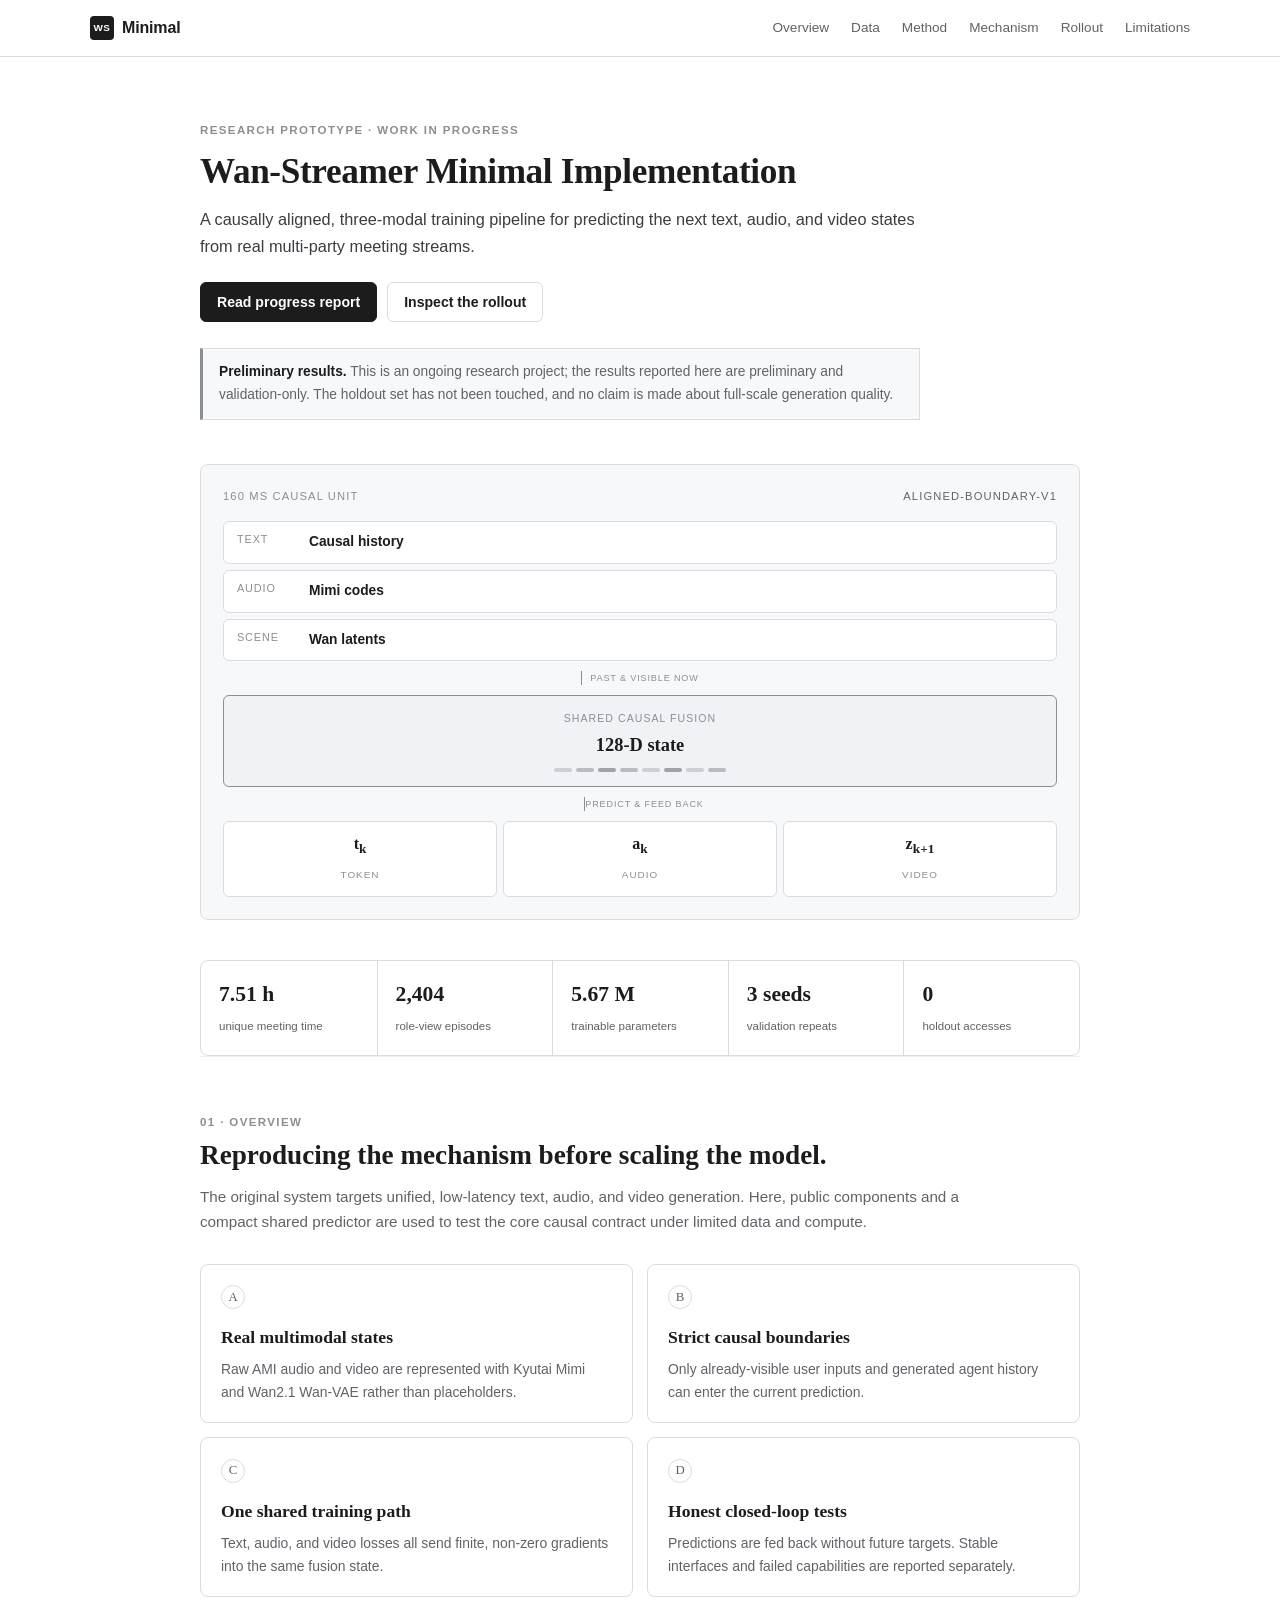
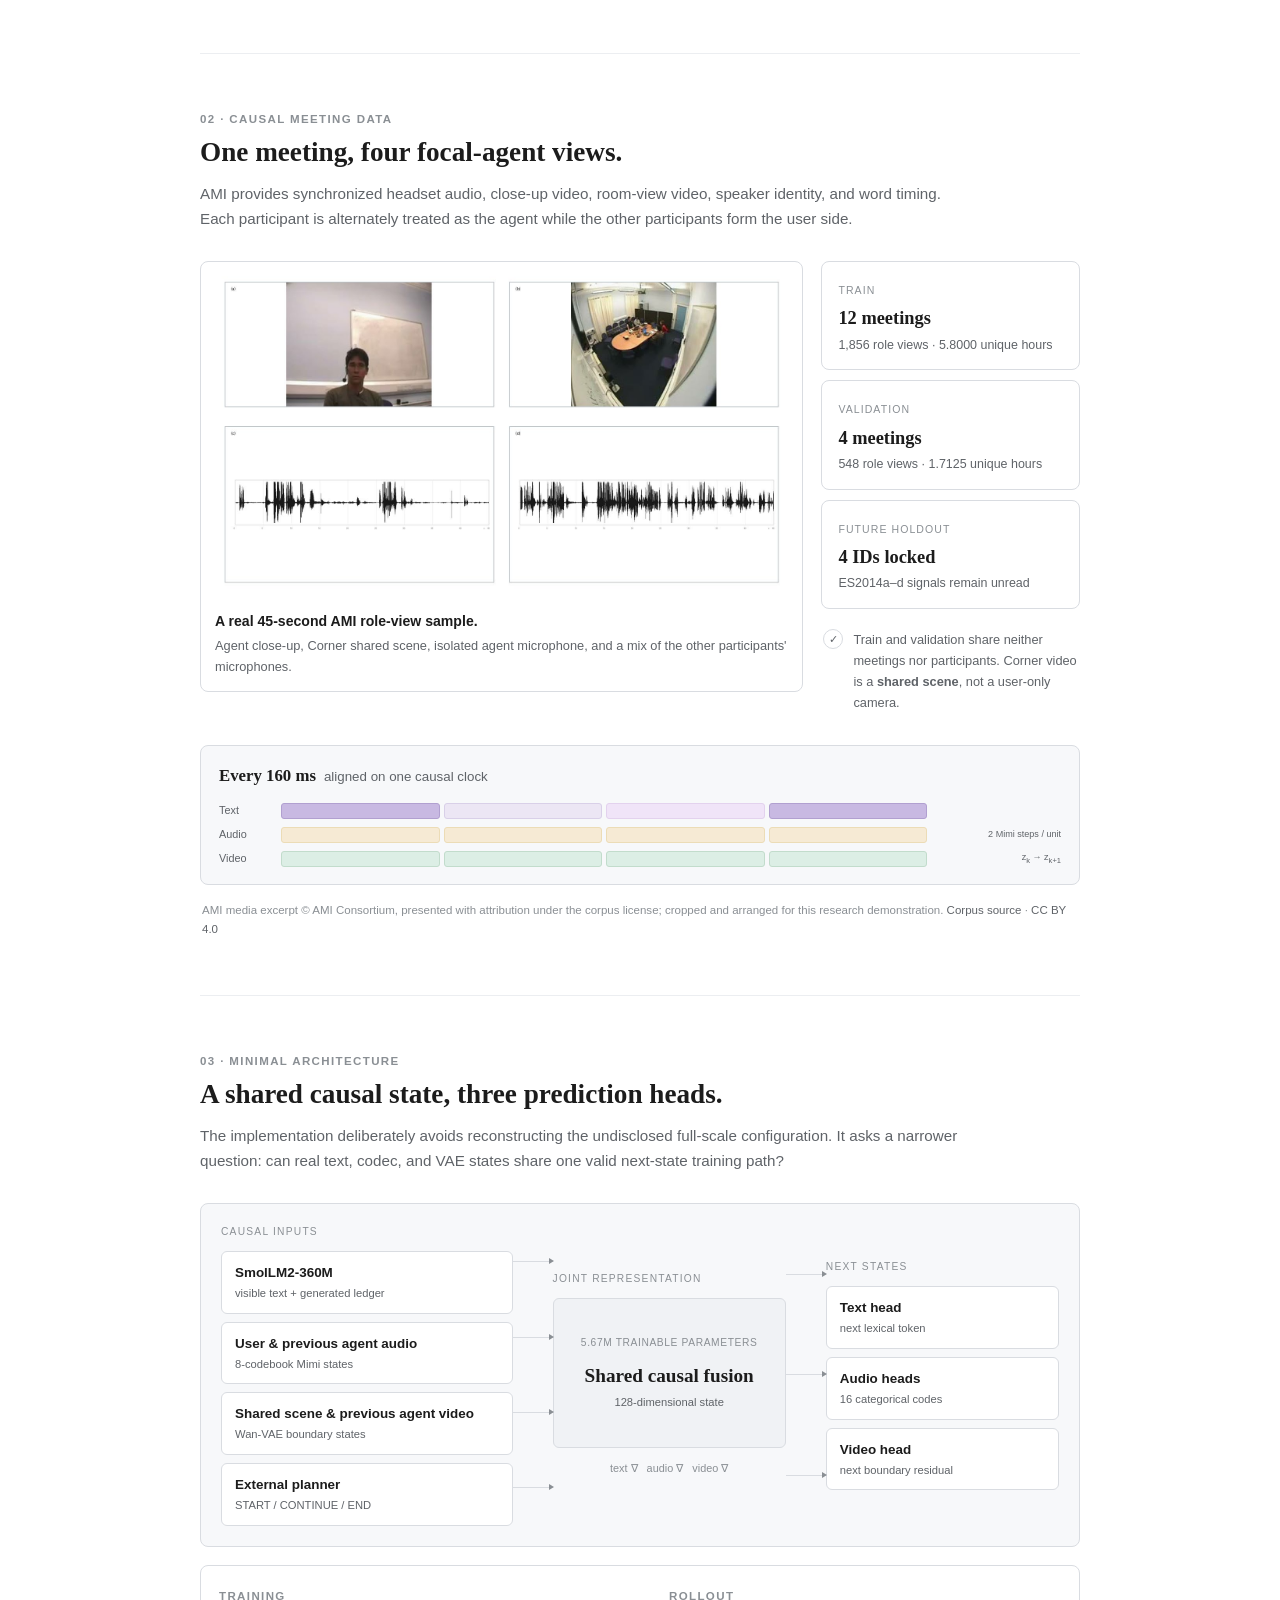
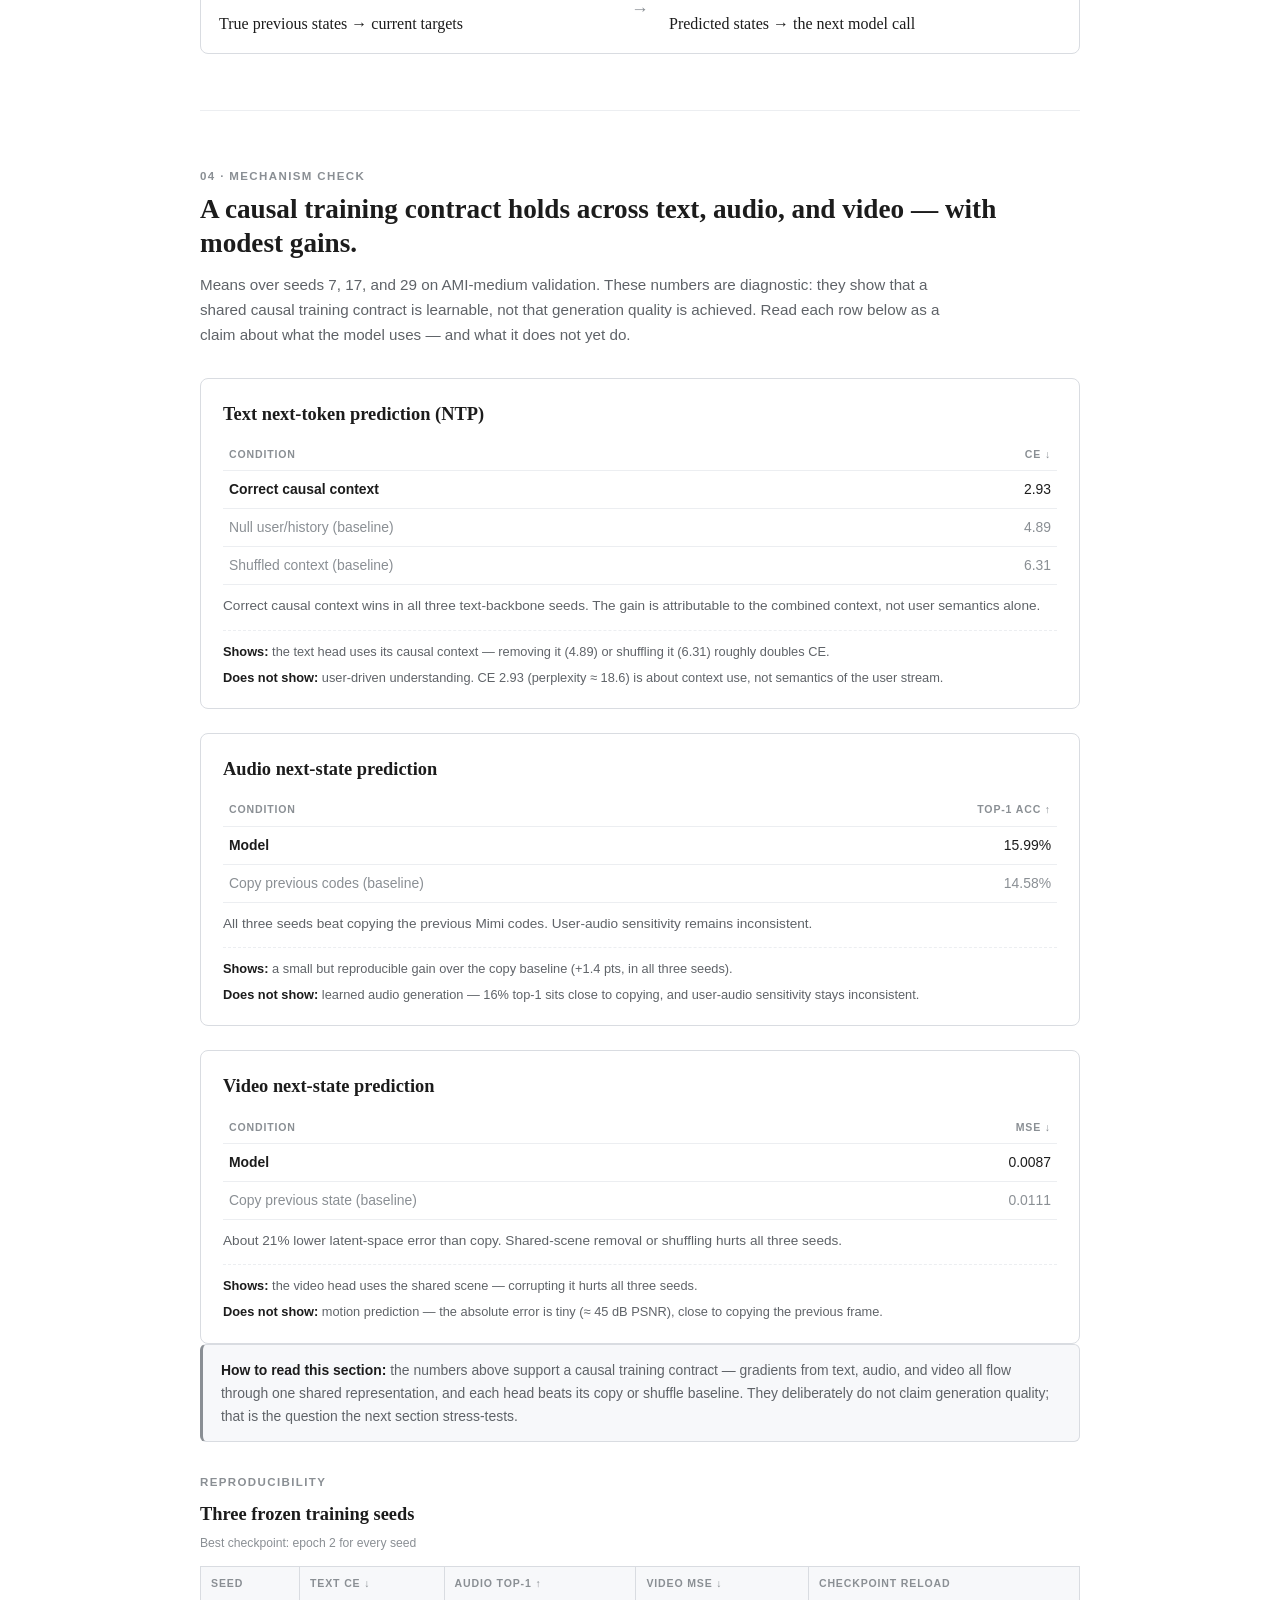
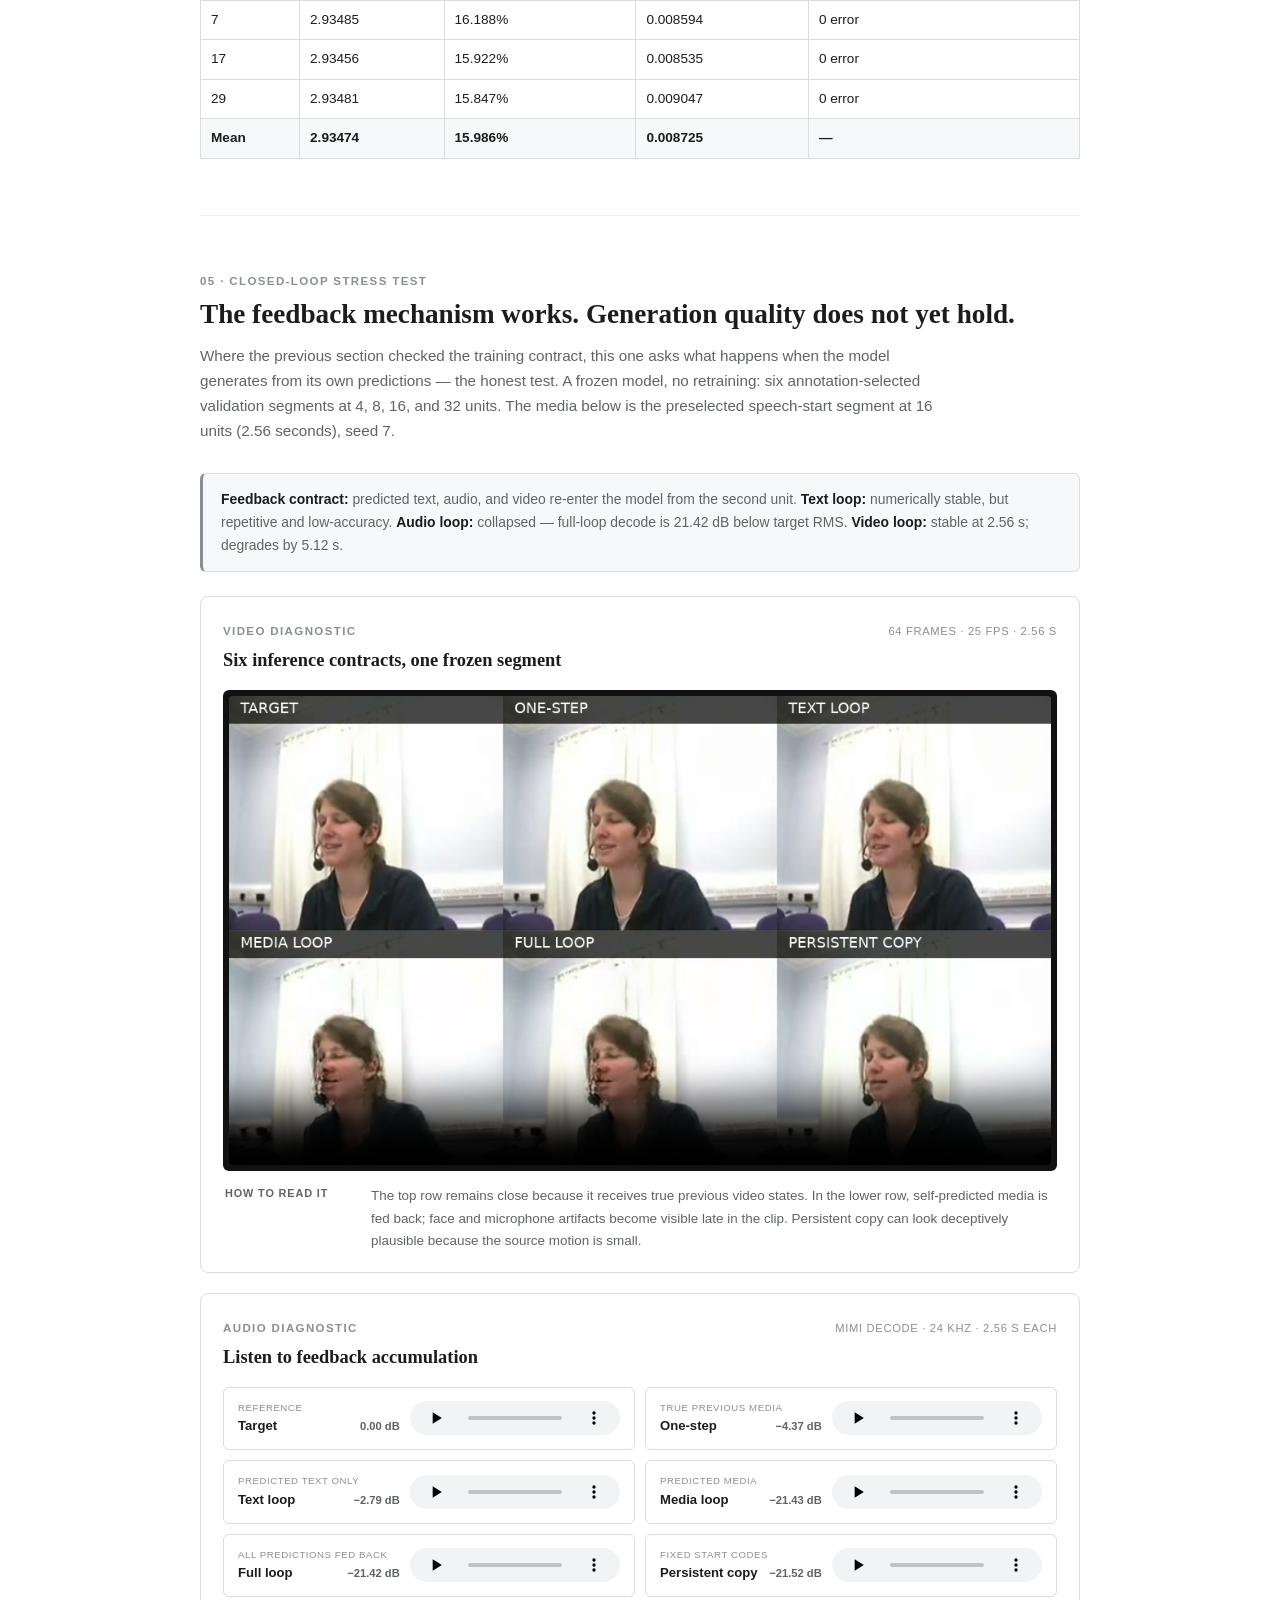
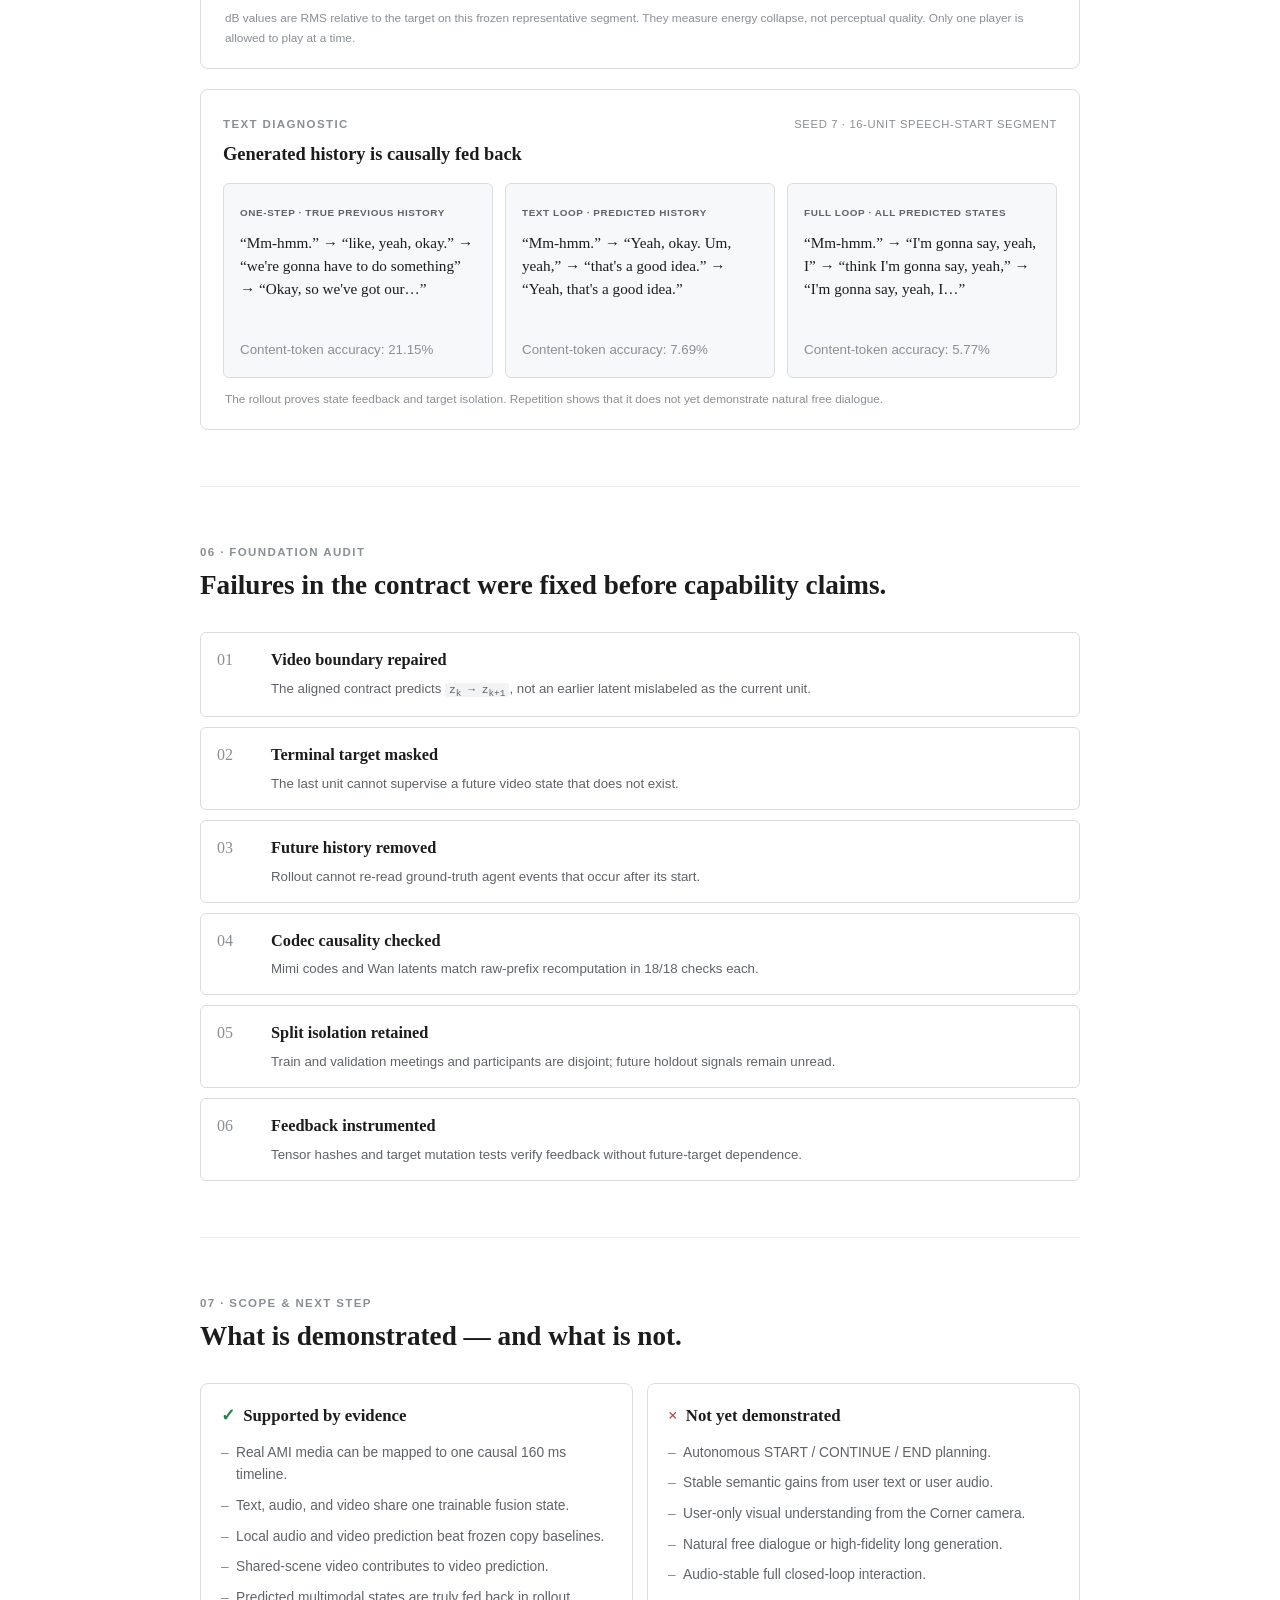
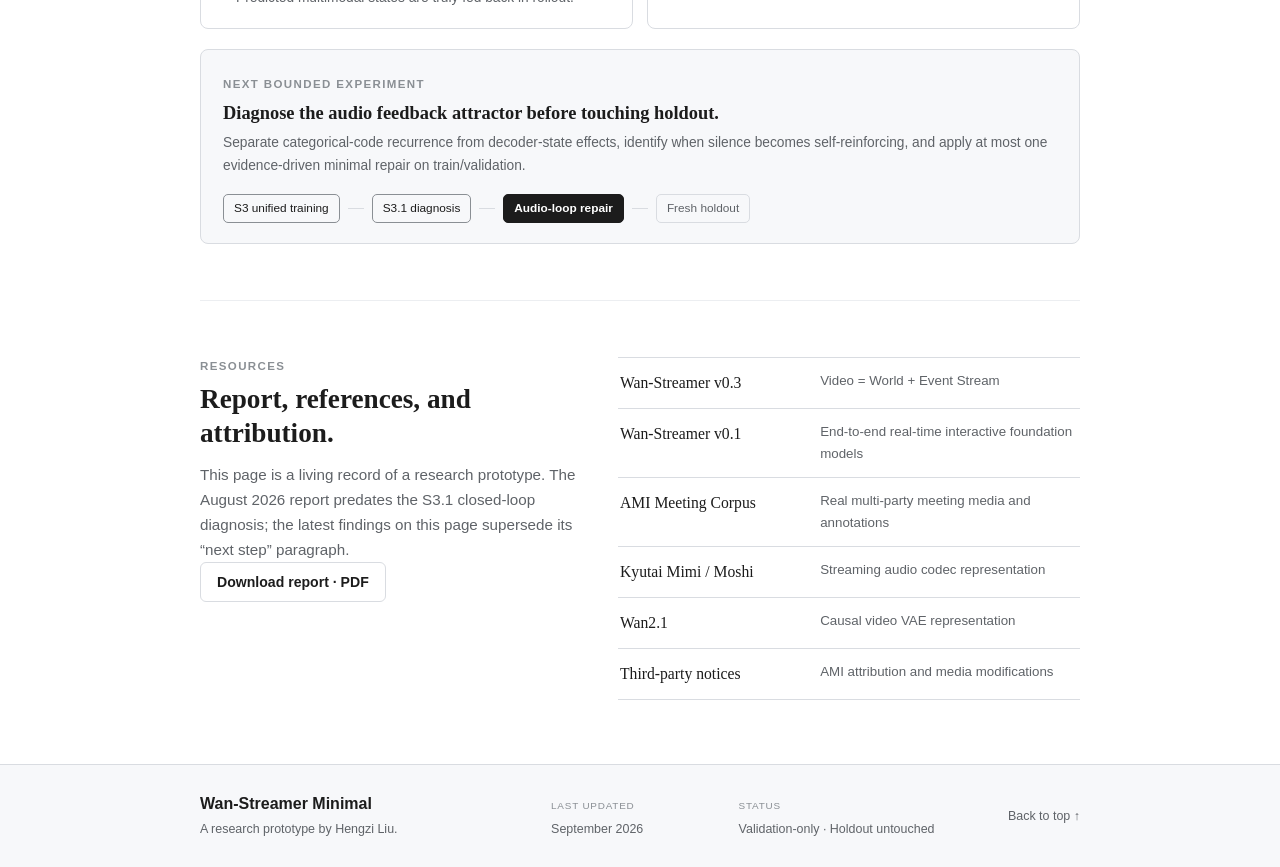
==== index.html @ 0f5bade1 "Add files via upload" ====
<!doctype html>
<html lang="en">
<head>
  <meta charset="utf-8">
  <meta name="viewport" content="width=device-width, initial-scale=1">
  <meta name="description" content="A minimal, causally aligned implementation of Wan-Streamer for joint text, audio, and video prediction on real AMI meeting data.">
  <meta name="theme-color" content="#ffffff">
  <meta property="og:title" content="Wan-Streamer Minimal Implementation">
  <meta property="og:description" content="Causal multimodal learning for text, audio, and video interaction on real meeting data.">
  <meta property="og:image" content="assets/media/s3-1-comparison-poster.jpg">
  <title>Wan-Streamer Minimal Implementation</title>
  <link rel="icon" href="assets/favicon.svg" type="image/svg+xml">
  <link rel="stylesheet" href="styles.css">
</head>
<body>
  <a class="skip-link" href="#main">Skip to content</a>

  <header class="site-header" id="top">
    <div class="nav-shell">
      <a class="wordmark" href="#top" aria-label="Wan-Streamer Minimal home">
        <span class="wordmark-mark">WS</span>
        <span>Minimal</span>
      </a>
      <button class="nav-toggle" type="button" aria-expanded="false" aria-controls="site-nav">Menu</button>
      <nav id="site-nav" aria-label="Primary navigation">
        <a href="#overview">Overview</a>
        <a href="#data">Data</a>
        <a href="#method">Method</a>
        <a href="#results">Mechanism</a>
        <a href="#rollout">Rollout</a>
        <a href="#limitations">Limitations</a>
      </nav>
    </div>
  </header>

  <main id="main">
    <section class="intro section-shell">
      <div class="intro-copy">
        <div class="eyebrow">Research prototype · Work in progress</div>
        <h1>Wan-Streamer Minimal Implementation</h1>
        <p class="intro-deck">A causally aligned, three-modal training pipeline for predicting the next text, audio, and video states from real multi-party meeting streams.</p>
        <div class="intro-actions">
          <a class="button primary" href="assets/docs/progress-report.pdf">Read progress report</a>
          <a class="button" href="#rollout">Inspect the rollout</a>
        </div>
        <p class="notice"><strong>Preliminary results.</strong> This is an ongoing research project; the results reported here are preliminary and validation-only. The holdout set has not been touched, and no claim is made about full-scale generation quality.</p>
      </div>

      <div class="intro-visual" aria-label="Causal multimodal system overview">
        <div class="visual-header">
          <span>160 ms causal unit</span>
          <span class="right">aligned-boundary-v1</span>
        </div>
        <div class="stream-stack inputs">
          <div class="stream text-stream"><span>Text</span><strong>Causal history</strong></div>
          <div class="stream audio-stream"><span>Audio</span><strong>Mimi codes</strong></div>
          <div class="stream video-stream"><span>Scene</span><strong>Wan latents</strong></div>
        </div>
        <div class="flow-arrow"><span></span><small>past &amp; visible now</small></div>
        <div class="fusion-card">
          <small>Shared causal fusion</small>
          <strong>128-D state</strong>
          <div class="fusion-grid"><i></i><i></i><i></i><i></i><i></i><i></i><i></i><i></i></div>
        </div>
        <div class="flow-arrow down"><span></span><small>predict &amp; feed back</small></div>
        <div class="output-row">
          <div><b>t<sub>k</sub></b><span>token</span></div>
          <div><b>a<sub>k</sub></b><span>audio</span></div>
          <div><b>z<sub>k+1</sub></b><span>video</span></div>
        </div>
      </div>
    </section>

    <section class="fact-strip section-shell" aria-label="Project facts">
      <div class="fact-grid">
        <div><strong>7.51 h</strong><span>unique meeting time</span></div>
        <div><strong>2,404</strong><span>role-view episodes</span></div>
        <div><strong>5.67 M</strong><span>trainable parameters</span></div>
        <div><strong>3 seeds</strong><span>validation repeats</span></div>
        <div><strong>0</strong><span>holdout accesses</span></div>
      </div>
    </section>

    <section id="overview" class="section section-shell">
      <div class="section-heading narrow">
        <div class="eyebrow">01 · Overview</div>
        <h2>Reproducing the mechanism before scaling the model.</h2>
        <p>The original system targets unified, low-latency text, audio, and video generation. Here, public components and a compact shared predictor are used to test the core causal contract under limited data and compute.</p>
      </div>

      <div class="principle-grid">
        <article class="principle-card">
          <span class="card-index">A</span>
          <h3>Real multimodal states</h3>
          <p>Raw AMI audio and video are represented with Kyutai Mimi and Wan2.1 Wan-VAE rather than placeholders.</p>
        </article>
        <article class="principle-card">
          <span class="card-index">B</span>
          <h3>Strict causal boundaries</h3>
          <p>Only already-visible user inputs and generated agent history can enter the current prediction.</p>
        </article>
        <article class="principle-card">
          <span class="card-index">C</span>
          <h3>One shared training path</h3>
          <p>Text, audio, and video losses all send finite, non-zero gradients into the same fusion state.</p>
        </article>
        <article class="principle-card">
          <span class="card-index">D</span>
          <h3>Honest closed-loop tests</h3>
          <p>Predictions are fed back without future targets. Stable interfaces and failed capabilities are reported separately.</p>
        </article>
      </div>
    </section>

    <section id="data" class="section section-shell">
      <div class="section-heading">
        <div class="eyebrow">02 · Causal meeting data</div>
        <h2>One meeting, four focal-agent views.</h2>
        <p>AMI provides synchronized headset audio, close-up video, room-view video, speaker identity, and word timing. Each participant is alternately treated as the agent while the other participants form the user side.</p>
      </div>

      <div class="data-layout">
        <figure class="media-frame">
          <img src="assets/media/ami-four-stream-sample.jpg" alt="AMI sample showing an agent close-up, a shared Corner view, agent audio waveform, and mixed user audio waveform" loading="lazy">
          <figcaption>
            <strong>A real 45-second AMI role-view sample.</strong>
            Agent close-up, Corner shared scene, isolated agent microphone, and a mix of the other participants' microphones.
          </figcaption>
        </figure>

        <div class="data-stats">
          <div class="split-card train">
            <span>Train</span>
            <strong>12 meetings</strong>
            <p>1,856 role views · 5.8000 unique hours</p>
          </div>
          <div class="split-card val">
            <span>Validation</span>
            <strong>4 meetings</strong>
            <p>548 role views · 1.7125 unique hours</p>
          </div>
          <div class="split-card holdout">
            <span>Future holdout</span>
            <strong>4 IDs locked</strong>
            <p>ES2014a–d signals remain unread</p>
          </div>
          <div class="split-note">
            <span class="check">✓</span>
            <p>Train and validation share neither meetings nor participants. Corner video is a <strong>shared scene</strong>, not a user-only camera.</p>
          </div>
        </div>
      </div>

      <div class="timeline" aria-label="160 millisecond causal unit mapping">
        <div class="timeline-title"><span>Every 160 ms</span><small>aligned on one causal clock</small></div>
        <div class="timeline-tracks">
          <div class="track"><span>Text</span><i class="token long"></i><i class="token"></i><i class="token short"></i><i class="token long"></i></div>
          <div class="track"><span>Audio</span><i></i><i></i><i></i><i></i><small>2 Mimi steps / unit</small></div>
          <div class="track"><span>Video</span><i></i><i></i><i></i><i></i><small>z<sub>k</sub> → z<sub>k+1</sub></small></div>
        </div>
      </div>

      <p class="attribution">AMI media excerpt © AMI Consortium, presented with attribution under the corpus license; cropped and arranged for this research demonstration. <a href="https://groups.inf.ed.ac.uk/ami/corpus/" rel="noreferrer">Corpus source</a> · <a href="https://creativecommons.org/licenses/by/4.0/" rel="noreferrer">CC BY 4.0</a></p>
    </section>

    <section id="method" class="section section-shell">
      <div class="section-heading">
        <div class="eyebrow">03 · Minimal architecture</div>
        <h2>A shared causal state, three prediction heads.</h2>
        <p>The implementation deliberately avoids reconstructing the undisclosed full-scale configuration. It asks a narrower question: can real text, codec, and VAE states share one valid next-state training path?</p>
      </div>

      <div class="architecture" role="img" aria-label="Architecture diagram showing causal inputs entering a shared fusion state and branching into text, audio, and video heads">
        <div class="architecture-column input-column">
          <div class="arch-label">Causal inputs</div>
          <div class="arch-node text"><strong>SmolLM2-360M</strong><span>visible text + generated ledger</span></div>
          <div class="arch-node audio"><strong>User &amp; previous agent audio</strong><span>8-codebook Mimi states</span></div>
          <div class="arch-node video"><strong>Shared scene &amp; previous agent video</strong><span>Wan-VAE boundary states</span></div>
          <div class="arch-node planner"><strong>External planner</strong><span>START / CONTINUE / END</span></div>
        </div>
        <div class="architecture-link"><span></span><span></span><span></span><span></span></div>
        <div class="architecture-column fusion-column">
          <div class="arch-label">Joint representation</div>
          <div class="arch-node fusion">
            <small>5.67M trainable parameters</small>
            <strong>Shared causal fusion</strong>
            <span>128-dimensional state</span>
          </div>
          <div class="gradient-note">text ∇ &nbsp; audio ∇ &nbsp; video ∇</div>
        </div>
        <div class="architecture-link output-link"><span></span><span></span><span></span></div>
        <div class="architecture-column output-column">
          <div class="arch-label">Next states</div>
          <div class="arch-node text"><strong>Text head</strong><span>next lexical token</span></div>
          <div class="arch-node audio"><strong>Audio heads</strong><span>16 categorical codes</span></div>
          <div class="arch-node video"><strong>Video head</strong><span>next boundary residual</span></div>
        </div>
      </div>

      <div class="contract-callout">
        <div>
          <span class="eyebrow">Training</span>
          <p>True previous states → current targets</p>
        </div>
        <div class="contract-divider">→</div>
        <div>
          <span class="eyebrow">Rollout</span>
          <p>Predicted states → the next model call</p>
        </div>
      </div>
    </section>

    <section id="results" class="section section-shell">
      <div class="section-heading">
        <div class="eyebrow">04 · Mechanism check</div>
        <h2>A causal training contract holds across text, audio, and video — with modest gains.</h2>
        <p>Means over seeds 7, 17, and 29 on AMI-medium validation. These numbers are diagnostic: they show that a shared causal training contract is learnable, not that generation quality is achieved. Read each row below as a claim about what the model uses — and what it does not yet do.</p>
      </div>

      <div class="result-grid">
        <div class="result-block">
          <h3>Text next-token prediction (NTP)</h3>
          <table class="cmp-table">
            <thead><tr><th>Condition</th><th class="num">CE ↓</th></tr></thead>
            <tbody>
              <tr class="best"><td>Correct causal context</td><td class="num">2.93</td></tr>
              <tr class="muted"><td>Null user/history (baseline)</td><td class="num">4.89</td></tr>
              <tr class="muted"><td>Shuffled context (baseline)</td><td class="num">6.31</td></tr>
            </tbody>
          </table>
          <p>Correct causal context wins in all three text-backbone seeds. The gain is attributable to the combined context, not user semantics alone.</p>
          <div class="verdict">
            <p><strong>Shows:</strong> the text head uses its causal context — removing it (4.89) or shuffling it (6.31) roughly doubles CE.</p>
            <p><strong>Does not show:</strong> user-driven understanding. CE 2.93 (perplexity ≈ 18.6) is about context use, not semantics of the user stream.</p>
          </div>
        </div>

        <div class="result-block">
          <h3>Audio next-state prediction</h3>
          <table class="cmp-table">
            <thead><tr><th>Condition</th><th class="num">Top-1 acc ↑</th></tr></thead>
            <tbody>
              <tr class="best"><td>Model</td><td class="num">15.99%</td></tr>
              <tr class="muted"><td>Copy previous codes (baseline)</td><td class="num">14.58%</td></tr>
            </tbody>
          </table>
          <p>All three seeds beat copying the previous Mimi codes. User-audio sensitivity remains inconsistent.</p>
          <div class="verdict">
            <p><strong>Shows:</strong> a small but reproducible gain over the copy baseline (+1.4 pts, in all three seeds).</p>
            <p><strong>Does not show:</strong> learned audio generation — 16% top-1 sits close to copying, and user-audio sensitivity stays inconsistent.</p>
          </div>
        </div>

        <div class="result-block">
          <h3>Video next-state prediction</h3>
          <table class="cmp-table">
            <thead><tr><th>Condition</th><th class="num">MSE ↓</th></tr></thead>
            <tbody>
              <tr class="best"><td>Model</td><td class="num">0.0087</td></tr>
              <tr class="muted"><td>Copy previous state (baseline)</td><td class="num">0.0111</td></tr>
            </tbody>
          </table>
          <p>About 21% lower latent-space error than copy. Shared-scene removal or shuffling hurts all three seeds.</p>
          <div class="verdict">
            <p><strong>Shows:</strong> the video head uses the shared scene — corrupting it hurts all three seeds.</p>
            <p><strong>Does not show:</strong> motion prediction — the absolute error is tiny (≈ 45 dB PSNR), close to copying the previous frame.</p>
          </div>
        </div>
      </div>

      <div class="status-summary">
        <p><strong>How to read this section:</strong> the numbers above support a causal training contract — gradients from text, audio, and video all flow through one shared representation, and each head beats its copy or shuffle baseline. They deliberately do not claim generation quality; that is the question the next section stress-tests.</p>
      </div>

      <div class="seed-table-wrap">
        <div class="table-heading">
          <div><span class="eyebrow">Reproducibility</span><h3>Three frozen training seeds</h3></div>
          <span class="table-note">Best checkpoint: epoch 2 for every seed</span>
        </div>
        <div class="table-scroll">
          <table class="seed-table">
            <thead><tr><th>Seed</th><th>Text CE ↓</th><th>Audio top-1 ↑</th><th>Video MSE ↓</th><th>Checkpoint reload</th></tr></thead>
            <tbody>
              <tr><td>7</td><td>2.93485</td><td>16.188%</td><td>0.008594</td><td>0 error</td></tr>
              <tr><td>17</td><td>2.93456</td><td>15.922%</td><td>0.008535</td><td>0 error</td></tr>
              <tr><td>29</td><td>2.93481</td><td>15.847%</td><td>0.009047</td><td>0 error</td></tr>
              <tr class="mean"><td>Mean</td><td>2.93474</td><td>15.986%</td><td>0.008725</td><td>—</td></tr>
            </tbody>
          </table>
        </div>
      </div>
    </section>

    <section id="rollout" class="section section-shell">
      <div class="section-heading">
        <div class="eyebrow">05 · Closed-loop stress test</div>
        <h2>The feedback mechanism works. Generation quality does not yet hold.</h2>
        <p>Where the previous section checked the training contract, this one asks what happens when the model generates from its own predictions — the honest test. A frozen model, no retraining: six annotation-selected validation segments at 4, 8, 16, and 32 units. The media below is the preselected speech-start segment at 16 units (2.56 seconds), seed 7.</p>
      </div>

      <div class="status-summary">
        <p><strong>Feedback contract:</strong> predicted text, audio, and video re-enter the model from the second unit. <strong>Text loop:</strong> numerically stable, but repetitive and low-accuracy. <strong>Audio loop:</strong> collapsed — full-loop decode is 21.42 dB below target RMS. <strong>Video loop:</strong> stable at 2.56 s; degrades by 5.12 s.</p>
      </div>

      <article class="demo-block">
        <div class="demo-heading">
          <div><span class="eyebrow">Video diagnostic</span><h3>Six inference contracts, one frozen segment</h3></div>
          <span class="demo-meta">64 frames · 25 FPS · 2.56 s</span>
        </div>
        <div class="video-shell">
          <video controls playsinline preload="metadata" poster="assets/media/s3-1-comparison-poster.jpg">
            <source src="assets/media/s3-1-comparison-video-labeled.webm" type="video/webm">
            <source src="assets/media/s3-1-comparison-video-labeled.mp4" type="video/mp4">
            Your browser does not support HTML5 video.
          </video>
        </div>
        <div class="observation">
          <span>How to read it</span>
          <p>The top row remains close because it receives true previous video states. In the lower row, self-predicted media is fed back; face and microphone artifacts become visible late in the clip. Persistent copy can look deceptively plausible because the source motion is small.</p>
        </div>
      </article>

      <article class="demo-block">
        <div class="demo-heading">
          <div><span class="eyebrow">Audio diagnostic</span><h3>Listen to feedback accumulation</h3></div>
          <span class="demo-meta">Mimi decode · 24 kHz · 2.56 s each</span>
        </div>
        <div class="audio-grid">
          <div class="audio-item target"><div><span>Reference</span><strong>Target</strong><b>0.00 dB</b></div><audio controls preload="none" src="assets/media/audio-target.wav"></audio></div>
          <div class="audio-item"><div><span>True previous media</span><strong>One-step</strong><b>−4.37 dB</b></div><audio controls preload="none" src="assets/media/audio-one-step.wav"></audio></div>
          <div class="audio-item"><div><span>Predicted text only</span><strong>Text loop</strong><b>−2.79 dB</b></div><audio controls preload="none" src="assets/media/audio-text-loop.wav"></audio></div>
          <div class="audio-item"><div><span>Predicted media</span><strong>Media loop</strong><b>−21.43 dB</b></div><audio controls preload="none" src="assets/media/audio-media-loop.wav"></audio></div>
          <div class="audio-item"><div><span>All predictions fed back</span><strong>Full loop</strong><b>−21.42 dB</b></div><audio controls preload="none" src="assets/media/audio-full-loop.wav"></audio></div>
          <div class="audio-item"><div><span>Fixed start codes</span><strong>Persistent copy</strong><b>−21.52 dB</b></div><audio controls preload="none" src="assets/media/audio-persistent-copy.wav"></audio></div>
        </div>
        <p class="demo-footnote">dB values are RMS relative to the target on this frozen representative segment. They measure energy collapse, not perceptual quality. Only one player is allowed to play at a time.</p>
      </article>

      <article class="demo-block">
        <div class="demo-heading">
          <div><span class="eyebrow">Text diagnostic</span><h3>Generated history is causally fed back</h3></div>
          <span class="demo-meta">Seed 7 · 16-unit speech-start segment</span>
        </div>
        <div class="transcript-grid">
          <div>
            <span class="transcript-mode">One-step · true previous history</span>
            <p>“Mm-hmm.” → “like, yeah, okay.” → “we're gonna have to do something” → “Okay, so we've got our…”</p>
            <small>Content-token accuracy: 21.15%</small>
          </div>
          <div>
            <span class="transcript-mode">Text loop · predicted history</span>
            <p>“Mm-hmm.” → “Yeah, okay. Um, yeah,” → “that's a good idea.” → “Yeah, that's a good idea.”</p>
            <small>Content-token accuracy: 7.69%</small>
          </div>
          <div>
            <span class="transcript-mode">Full loop · all predicted states</span>
            <p>“Mm-hmm.” → “I'm gonna say, yeah, I” → “think I'm gonna say, yeah,” → “I'm gonna say, yeah, I…”</p>
            <small>Content-token accuracy: 5.77%</small>
          </div>
        </div>
        <p class="demo-footnote">The rollout proves state feedback and target isolation. Repetition shows that it does not yet demonstrate natural free dialogue.</p>
      </article>
    </section>

    <section id="audit" class="section section-shell">
      <div class="section-heading">
        <div class="eyebrow">06 · Foundation audit</div>
        <h2>Failures in the contract were fixed before capability claims.</h2>
      </div>
      <div class="audit-grid">
        <div class="audit-item"><span>01</span><div><h3>Video boundary repaired</h3><p>The aligned contract predicts <code>z<sub>k</sub> → z<sub>k+1</sub></code>, not an earlier latent mislabeled as the current unit.</p></div></div>
        <div class="audit-item"><span>02</span><div><h3>Terminal target masked</h3><p>The last unit cannot supervise a future video state that does not exist.</p></div></div>
        <div class="audit-item"><span>03</span><div><h3>Future history removed</h3><p>Rollout cannot re-read ground-truth agent events that occur after its start.</p></div></div>
        <div class="audit-item"><span>04</span><div><h3>Codec causality checked</h3><p>Mimi codes and Wan latents match raw-prefix recomputation in 18/18 checks each.</p></div></div>
        <div class="audit-item"><span>05</span><div><h3>Split isolation retained</h3><p>Train and validation meetings and participants are disjoint; future holdout signals remain unread.</p></div></div>
        <div class="audit-item"><span>06</span><div><h3>Feedback instrumented</h3><p>Tensor hashes and target mutation tests verify feedback without future-target dependence.</p></div></div>
      </div>
    </section>

    <section id="limitations" class="section section-shell">
      <div class="section-heading">
        <div class="eyebrow">07 · Scope &amp; next step</div>
        <h2>What is demonstrated — and what is not.</h2>
      </div>
      <div class="claims-grid">
        <div class="claim-column yes">
          <h3><span>✓</span> Supported by evidence</h3>
          <ul>
            <li>Real AMI media can be mapped to one causal 160 ms timeline.</li>
            <li>Text, audio, and video share one trainable fusion state.</li>
            <li>Local audio and video prediction beat frozen copy baselines.</li>
            <li>Shared-scene video contributes to video prediction.</li>
            <li>Predicted multimodal states are truly fed back in rollout.</li>
          </ul>
        </div>
        <div class="claim-column no">
          <h3><span>×</span> Not yet demonstrated</h3>
          <ul>
            <li>Autonomous START / CONTINUE / END planning.</li>
            <li>Stable semantic gains from user text or user audio.</li>
            <li>User-only visual understanding from the Corner camera.</li>
            <li>Natural free dialogue or high-fidelity long generation.</li>
            <li>Audio-stable full closed-loop interaction.</li>
          </ul>
        </div>
      </div>

      <div class="next-step">
        <div>
          <span class="eyebrow">Next bounded experiment</span>
          <h3>Diagnose the audio feedback attractor before touching holdout.</h3>
          <p>Separate categorical-code recurrence from decoder-state effects, identify when silence becomes self-reinforcing, and apply at most one evidence-driven minimal repair on train/validation.</p>
        </div>
        <div class="route" aria-label="Next research route">
          <span class="done">S3 unified training</span>
          <i></i>
          <span class="done">S3.1 diagnosis</span>
          <i></i>
          <span class="current">Audio-loop repair</span>
          <i></i>
          <span>Fresh holdout</span>
        </div>
      </div>
    </section>

    <section id="resources" class="section section-shell">
      <div class="resource-grid">
        <div class="resource-copy">
          <div class="eyebrow">Resources</div>
          <h2>Report, references, and attribution.</h2>
          <p>This page is a living record of a research prototype. The August 2026 report predates the S3.1 closed-loop diagnosis; the latest findings on this page supersede its “next step” paragraph.</p>
          <a class="button" href="assets/docs/progress-report.pdf">Download report · PDF</a>
        </div>
        <div class="reference-list">
          <a href="https://arxiv.org/abs/2607.15038" rel="noreferrer"><span>Wan-Streamer v0.3</span><small>Video = World + Event Stream</small></a>
          <a href="https://arxiv.org/abs/2606.25041" rel="noreferrer"><span>Wan-Streamer v0.1</span><small>End-to-end real-time interactive foundation models</small></a>
          <a href="https://groups.inf.ed.ac.uk/ami/corpus/" rel="noreferrer"><span>AMI Meeting Corpus</span><small>Real multi-party meeting media and annotations</small></a>
          <a href="https://github.com/kyutai-labs/moshi" rel="noreferrer"><span>Kyutai Mimi / Moshi</span><small>Streaming audio codec representation</small></a>
          <a href="https://github.com/Wan-Video/Wan2.1" rel="noreferrer"><span>Wan2.1</span><small>Causal video VAE representation</small></a>
          <a href="notices.html"><span>Third-party notices</span><small>AMI attribution and media modifications</small></a>
        </div>
      </div>
    </section>
  </main>

  <footer>
    <div class="section-shell footer-grid">
      <div><strong>Wan-Streamer Minimal</strong><p>A research prototype by Hengzi Liu.</p></div>
      <div><span>Last updated</span><p>September 2026</p></div>
      <div><span>Status</span><p>Validation-only · Holdout untouched</p></div>
      <a href="#top">Back to top ↑</a>
    </div>
  </footer>

  <script src="script.js"></script>
</body>
</html>
---- styles.css ----
/* ============================================================
   Wan-Streamer Minimal — plain / low-key stylesheet
   Intentional design choices:
   - plain white background, document flow, no animations
   - numbers in tables, not hero cards
   - status conveyed in prose, not colored badges
   Content is identical to the original site; only the skin changed.
   ============================================================ */

:root {
  --paper: #ffffff;
  --ink: #1c1c1c;
  --muted: #5f6368;
  --faint: #8a8f94;
  --line: #d9dce1;
  --line-soft: #eceef1;
  --tint: #f7f8fa;
  --link: #1a56b8;
  --code-bg: #f2f3f5;
  --serif: Georgia, "Times New Roman", serif;
  --sans: -apple-system, BlinkMacSystemFont, "Segoe UI", Roboto, "Helvetica Neue", Arial, sans-serif;
}

* { box-sizing: border-box; }
html { scroll-behavior: auto; }
body {
  margin: 0;
  color: var(--ink);
  background: var(--paper);
  font-family: var(--sans);
  font-size: 16px;
  line-height: 1.65;
  -webkit-font-smoothing: antialiased;
}
img, video { max-width: 100%; display: block; }
a { color: var(--link); text-decoration: none; }
a:hover { text-decoration: underline; }
button, audio { font: inherit; }
.skip-link { position: fixed; left: 12px; top: -60px; z-index: 999; padding: 8px 12px; background: var(--ink); color: #fff; border-radius: 4px; }
.skip-link:focus { top: 12px; }
.section-shell { width: min(880px, calc(100% - 40px)); margin: 0 auto; }
.section { padding: 56px 0; border-top: 1px solid var(--line-soft); }
.section-heading { margin-bottom: 30px; }
.section-heading h2, .resource-copy h2 {
  font-family: var(--serif);
  font-size: 1.7rem;
  line-height: 1.25;
  font-weight: 600;
  margin: 6px 0 12px;
}
.section-heading p, .resource-copy > p { color: var(--muted); font-size: 0.95rem; max-width: 760px; margin: 0; }
.eyebrow { font-size: 0.72rem; letter-spacing: 0.12em; text-transform: uppercase; color: var(--faint); font-weight: 600; }

/* ---------- header ---------- */
.site-header { position: sticky; top: 0; z-index: 90; background: rgba(255,255,255,.96); border-bottom: 1px solid var(--line); }
.nav-shell { width: min(1100px, calc(100% - 40px)); height: 56px; margin: auto; display: flex; align-items: center; justify-content: space-between; }
.wordmark { display: flex; align-items: center; gap: 8px; text-decoration: none; color: var(--ink); font-weight: 650; letter-spacing: -0.01em; }
.wordmark-mark { width: 24px; height: 24px; display: grid; place-items: center; border-radius: 4px; color: #fff; background: var(--ink); font-size: 0.62rem; letter-spacing: 0.04em; }
nav { display: flex; gap: 22px; align-items: center; }
nav a { text-decoration: none; font-size: 0.85rem; color: var(--muted); }
nav a:hover { color: var(--ink); text-decoration: none; }
.nav-toggle { display: none; border: 1px solid var(--line); background: transparent; border-radius: 6px; padding: 6px 10px; font-size: 0.85rem; }

/* ---------- intro (was hero) ---------- */
.intro { padding: 64px 0 40px; border-top: 0; }
.intro-copy h1 { font-family: var(--serif); font-size: 2.2rem; line-height: 1.15; font-weight: 600; margin: 12px 0 14px; letter-spacing: -0.01em; }
.intro-deck { font-size: 1.02rem; color: #3a3d41; max-width: 720px; margin: 0 0 22px; }
.intro-actions { display: flex; gap: 10px; flex-wrap: wrap; margin: 0 0 26px; }
.button { display: inline-flex; justify-content: center; align-items: center; min-height: 40px; padding: 0 16px; border-radius: 6px; text-decoration: none; font-size: 0.88rem; font-weight: 550; border: 1px solid var(--line); color: var(--ink); }
a.button:hover { text-decoration: none; border-color: var(--faint); }
.button.primary { color: #fff; background: var(--ink); border-color: var(--ink); }
.button.primary:hover { background: #333; }
.notice {
  border: 1px solid var(--line);
  border-left: 3px solid var(--faint);
  background: var(--tint);
  padding: 12px 16px;
  font-size: 0.86rem;
  color: var(--muted);
  max-width: 720px;
}
.notice strong { color: var(--ink); }

/* causal unit diagram — kept, but as a plain figure */
.intro-visual { margin-top: 44px; border: 1px solid var(--line); border-radius: 8px; padding: 22px; background: var(--tint); }
.visual-header { display: flex; justify-content: space-between; font-size: 0.7rem; text-transform: uppercase; letter-spacing: 0.1em; color: var(--faint); margin-bottom: 16px; }
.visual-header .right { color: var(--muted); }
.stream-stack { display: grid; gap: 6px; }
.stream { display: grid; grid-template-columns: 72px 1fr; padding: 9px 13px; background: #fff; border: 1px solid var(--line); border-radius: 6px; }
.stream span { font-size: 0.68rem; text-transform: uppercase; letter-spacing: 0.08em; color: var(--faint); }
.stream strong { font-size: 0.86rem; font-weight: 600; }
.stream .note { font-size: 0.74rem; color: var(--muted); font-weight: 400; }
.flow-arrow { text-align: center; margin: 8px 0; color: var(--faint); font-size: 0.68rem; text-transform: uppercase; letter-spacing: 0.08em; }
.flow-arrow span { display: inline-block; vertical-align: middle; height: 14px; width: 1px; background: var(--faint); margin-right: 8px; }
.flow-arrow.down span { margin-right: 0; margin-left: 8px; }
.fusion-card { text-align: center; padding: 14px; border: 1px solid var(--faint); background: #f0f2f5; border-radius: 6px; }
.fusion-card small { display: block; text-transform: uppercase; color: var(--faint); letter-spacing: 0.1em; font-size: 0.66rem; }
.fusion-card strong { display: block; font-family: var(--serif); font-size: 1.15rem; font-weight: 600; margin: 2px 0 8px; }
.fusion-grid { display: flex; justify-content: center; gap: 4px; }
.fusion-grid i { width: 18px; height: 4px; border-radius: 2px; background: var(--faint); opacity: .35; }
.fusion-grid i:nth-child(2n) { opacity: .55; }
.fusion-grid i:nth-child(3n) { opacity: .8; }
.output-row { display: grid; grid-template-columns: repeat(3, 1fr); gap: 6px; margin-top: 6px; }
.output-row div { padding: 9px; text-align: center; background: #fff; border: 1px solid var(--line); border-radius: 6px; }
.output-row b { display: block; font-family: var(--serif); font-size: 1rem; }
.output-row span { font-size: 0.62rem; color: var(--faint); text-transform: uppercase; letter-spacing: 0.1em; }

/* ---------- fact row (numbers as a plain table) ---------- */
.fact-strip { border-top: 0; }
.fact-grid { display: grid; grid-template-columns: repeat(5, 1fr); border: 1px solid var(--line); border-radius: 8px; overflow: hidden; }
.fact-grid div { padding: 16px 18px; border-left: 1px solid var(--line); }
.fact-grid div:first-child { border-left: 0; }
.fact-grid strong { display: block; font-family: var(--serif); font-size: 1.35rem; font-weight: 600; }
.fact-grid span { font-size: 0.72rem; color: var(--muted); }

/* ---------- overview ---------- */
.principle-grid { display: grid; grid-template-columns: repeat(2, 1fr); gap: 14px; }
.principle-card { border: 1px solid var(--line); border-radius: 8px; padding: 18px 20px; background: #fff; }
.card-index { display: inline-grid; place-items: center; width: 24px; height: 24px; border-radius: 50%; border: 1px solid var(--line); color: var(--muted); font-family: var(--serif); font-size: 0.8rem; }
.principle-card h3 { font-family: var(--serif); font-size: 1.1rem; font-weight: 600; margin: 14px 0 6px; }
.principle-card p { color: var(--muted); font-size: 0.87rem; margin: 0; }

/* ---------- data ---------- */
.data-layout { display: grid; grid-template-columns: 1.4fr 0.6fr; gap: 18px; align-items: start; }
.media-frame { margin: 0; border: 1px solid var(--line); border-radius: 8px; padding: 8px; background: #fff; }
.media-frame img { width: 100%; border-radius: 4px; }
.media-frame figcaption { padding: 12px 6px 6px; font-size: 0.8rem; color: var(--muted); }
.media-frame figcaption strong { display: block; color: var(--ink); font-size: 0.88rem; margin-bottom: 2px; }
.data-stats { display: grid; gap: 10px; }
.split-card { border: 1px solid var(--line); border-radius: 8px; padding: 14px 16px; background: #fff; }
.split-card > span { font-size: 0.66rem; text-transform: uppercase; letter-spacing: 0.1em; color: var(--faint); }
.split-card strong { display: block; font-family: var(--serif); font-size: 1.15rem; font-weight: 600; margin: 1px 0; }
.split-card p { margin: 0; font-size: 0.78rem; color: var(--muted); }
.split-note { display: flex; gap: 10px; align-items: flex-start; padding: 10px 2px; }
.split-note .check { flex: 0 0 20px; height: 20px; display: grid; place-items: center; border: 1px solid var(--line); border-radius: 50%; font-size: 0.7rem; color: var(--muted); }
.split-note p { margin: 0; font-size: 0.8rem; color: var(--muted); }
.timeline { margin-top: 22px; border: 1px solid var(--line); border-radius: 8px; padding: 16px 18px; background: var(--tint); }
.timeline-title { margin-bottom: 12px; }
.timeline-title span { font-family: var(--serif); font-size: 1.05rem; font-weight: 600; }
.timeline-title small { color: var(--muted); margin-left: 8px; }
.timeline-tracks { display: grid; gap: 6px; }
.track { display: grid; grid-template-columns: 58px repeat(4, 1fr) 130px; gap: 4px; align-items: center; font-size: 0.68rem; color: var(--muted); }
.track i { display: block; height: 16px; border-radius: 3px; background: #e3e6ea; border: 1px solid #d4d8de; }
.track:nth-child(1) i { background: #ece6f4; border-color: #d9d0e8; }  /* Text: pale violet */
.track:nth-child(2) i { background: #f6ead4; border-color: #ecdcb6; }  /* Audio: pale amber */
.track:nth-child(3) i { background: #dceee5; border-color: #c2dccc; }  /* Video: pale mint */
.track i.token.long { background: #c8b9e2; border-color: #b1a0d0; }
.track i.token.short { background: #f0e4f8; border-color: #e3d2ee; }
.track small { text-align: right; }
.attribution { font-size: 0.72rem; color: var(--faint); margin: 16px 2px 0; }
.attribution a { color: var(--muted); }

/* ---------- method ---------- */
.architecture { display: grid; grid-template-columns: 1fr 40px 0.8fr 40px 0.8fr; align-items: center; padding: 20px; border: 1px solid var(--line); border-radius: 8px; background: var(--tint); }
.architecture-column { display: grid; gap: 8px; }
.arch-label { font-size: 0.64rem; text-transform: uppercase; letter-spacing: 0.12em; color: var(--faint); margin-bottom: 2px; }
.arch-node { border: 1px solid var(--line); border-radius: 6px; padding: 10px 13px; background: #fff; }
.arch-node strong, .arch-node span { display: block; }
.arch-node strong { font-size: 0.84rem; font-weight: 600; }
.arch-node span { color: var(--muted); font-size: 0.7rem; }
.arch-node.fusion { min-height: 150px; display: flex; flex-direction: column; justify-content: center; text-align: center; background: #f0f2f5; }
.arch-node.fusion small { color: var(--faint); font-size: 0.64rem; text-transform: uppercase; letter-spacing: 0.06em; }
.arch-node.fusion strong { font-family: var(--serif); font-size: 1.2rem; font-weight: 600; margin: 8px 0 2px; }
.arch-node.fusion span { color: var(--muted); }
.gradient-note { text-align: center; color: var(--faint); font-size: 0.68rem; margin-top: 4px; }
.architecture-link { height: 100%; display: grid; grid-template-rows: repeat(4, 1fr); align-items: center; }
.architecture-link span { height: 1px; background: var(--line); position: relative; }
.architecture-link span::after { content: ""; position: absolute; right: -1px; top: -3px; border-left: 5px solid var(--faint); border-top: 3px solid transparent; border-bottom: 3px solid transparent; }
.architecture-link.output-link { grid-template-rows: repeat(3, 1fr); }
.contract-callout { display: grid; grid-template-columns: 1fr 30px 1fr; gap: 14px; align-items: center; margin-top: 18px; padding: 16px 18px; border: 1px solid var(--line); border-radius: 8px; background: #fff; }
.contract-callout p { margin: 3px 0 0; font-family: var(--serif); font-size: 1rem; }
.contract-divider { font-size: 1.1rem; color: var(--faint); text-align: center; }
.contract-badge { display: none; } /* badge removed for low-key tone */

/* ---------- results (plain tables) ---------- */
.result-grid { display: grid; gap: 24px; }
.result-block { border: 1px solid var(--line); border-radius: 8px; padding: 20px 22px; background: #fff; }
.result-block h3 { font-family: var(--serif); font-size: 1.15rem; font-weight: 600; margin: 0 0 10px; }
.result-block > p { color: var(--muted); font-size: 0.85rem; margin: 10px 0 0; }
.verdict { margin: 12px 0 0; padding-top: 10px; border-top: 1px dashed var(--line-soft); font-size: 0.8rem; color: var(--muted); display: grid; gap: 5px; }
.verdict p { margin: 0; }
.verdict strong { color: var(--ink); font-weight: 600; }
.cmp-table { width: 100%; border-collapse: collapse; font-size: 0.87rem; font-variant-numeric: tabular-nums; }
.cmp-table th, .cmp-table td { text-align: left; border-bottom: 1px solid var(--line-soft); padding: 7px 6px; }
.cmp-table th { font-size: 0.66rem; text-transform: uppercase; letter-spacing: 0.08em; color: var(--faint); font-weight: 600; }
.cmp-table td.num, .cmp-table th.num { text-align: right; white-space: nowrap; }
.cmp-table tr.muted td { color: var(--faint); }
.cmp-table tr.best td:first-child { font-weight: 600; }
.seed-table-wrap { margin-top: 26px; }
.table-heading { margin-bottom: 10px; }
.table-heading h3 { font-family: var(--serif); font-size: 1.15rem; font-weight: 600; margin: 4px 0 0; }
.table-note { color: var(--faint); font-size: 0.76rem; }
table.seed-table, table.seed-table th, table.seed-table td { border: 1px solid var(--line); }
table.seed-table { width: 100%; border-collapse: collapse; font-size: 0.85rem; font-variant-numeric: tabular-nums; }
table.seed-table th, table.seed-table td { padding: 8px 10px; text-align: left; }
table.seed-table th { background: var(--tint); font-size: 0.66rem; text-transform: uppercase; letter-spacing: 0.08em; color: var(--faint); font-weight: 600; }
table.seed-table tr.mean td { background: var(--tint); font-weight: 600; }
.table-scroll { overflow-x: auto; }

/* ---------- rollout ---------- */
.status-summary { border: 1px solid var(--line); border-left: 3px solid var(--faint); background: var(--tint); border-radius: 6px; padding: 14px 18px; font-size: 0.87rem; color: var(--muted); margin-bottom: 24px; }
.status-summary p { margin: 0; }
.status-summary strong { color: var(--ink); }
.demo-block { border: 1px solid var(--line); border-radius: 8px; padding: 20px 22px; margin-top: 20px; background: #fff; }
.demo-heading { display: flex; justify-content: space-between; align-items: baseline; gap: 16px; margin-bottom: 14px; }
.demo-heading h3 { font-family: var(--serif); font-size: 1.15rem; font-weight: 600; margin: 2px 0 0; }
.demo-meta { font-size: 0.7rem; color: var(--faint); text-transform: uppercase; letter-spacing: 0.06em; }
.video-shell { background: #111; padding: 6px; border-radius: 6px; }
.video-shell video { width: 100%; border-radius: 3px; background: #000; }
.observation { display: grid; grid-template-columns: 130px 1fr; gap: 16px; padding: 14px 2px 0; }
.observation span { font-size: 0.68rem; font-weight: 650; text-transform: uppercase; letter-spacing: 0.08em; color: var(--muted); }
.observation p { margin: 0; font-size: 0.84rem; color: var(--muted); }
.audio-grid { display: grid; grid-template-columns: repeat(2, 1fr); gap: 10px; }
.audio-item { padding: 12px 14px; display: grid; grid-template-columns: 1fr minmax(200px, 1.3fr); align-items: center; gap: 10px; border: 1px solid var(--line); border-radius: 6px; background: #fff; }
.audio-item > div { display: grid; grid-template-columns: 1fr auto; align-items: center; }
.audio-item span { grid-column: 1 / -1; color: var(--faint); font-size: 0.6rem; text-transform: uppercase; letter-spacing: 0.06em; }
.audio-item strong { font-size: 0.82rem; }
.audio-item b { font-size: 0.7rem; color: var(--muted); font-weight: 600; }
.audio-item audio { width: 100%; height: 34px; }
.demo-footnote { font-size: 0.74rem; color: var(--faint); margin: 12px 2px 0; }
.transcript-grid { display: grid; grid-template-columns: repeat(3, 1fr); gap: 12px; }
.transcript-grid > div { padding: 14px 16px; border: 1px solid var(--line); border-radius: 6px; background: var(--tint); }
.transcript-mode { font-size: 0.62rem; text-transform: uppercase; letter-spacing: 0.06em; color: var(--muted); font-weight: 650; }
.transcript-grid p { font-family: var(--serif); font-size: 0.95rem; line-height: 1.5; min-height: 96px; margin: 8px 0; }
.transcript-grid small { color: var(--faint); }

/* ---------- audit ---------- */
.audit-grid { display: grid; gap: 10px; }
.audit-item { display: grid; grid-template-columns: 40px 1fr; gap: 14px; padding: 14px 16px; border: 1px solid var(--line); border-radius: 6px; background: #fff; }
.audit-item > span { font-family: var(--serif); color: var(--faint); font-size: 1rem; }
.audit-item h3 { margin: 0 0 4px; font-family: var(--serif); font-size: 1.02rem; font-weight: 600; }
.audit-item p { margin: 0; color: var(--muted); font-size: 0.83rem; }
code { background: var(--code-bg); padding: 1px 4px; border-radius: 3px; font-size: 0.85em; }

/* ---------- limitations ---------- */
.claims-grid { display: grid; grid-template-columns: repeat(2, 1fr); gap: 14px; }
.claim-column { border: 1px solid var(--line); border-radius: 8px; padding: 18px 20px; background: #fff; }
.claim-column h3 { font-family: var(--serif); font-weight: 600; font-size: 1.05rem; margin: 0 0 12px; }
.claim-column h3 span { margin-right: 4px; }
.claim-column.yes h3 span { color: #2e7d4f; }
.claim-column.no h3 span { color: #b0423a; }
.claim-column ul { margin: 0; padding: 0; list-style: none; display: grid; gap: 8px; }
.claim-column li { color: var(--muted); font-size: 0.86rem; padding-left: 15px; position: relative; }
.claim-column li::before { content: "–"; position: absolute; left: 0; color: var(--faint); }
.next-step { margin-top: 20px; border: 1px solid var(--line); border-radius: 8px; padding: 20px 22px; background: var(--tint); }
.next-step h3 { font-family: var(--serif); font-size: 1.15rem; line-height: 1.3; font-weight: 600; margin: 6px 0; }
.next-step p { color: var(--muted); font-size: 0.86rem; margin: 0; }
.route { display: flex; flex-direction: row; flex-wrap: wrap; align-items: center; gap: 8px; margin-top: 16px; }
.route span { padding: 4px 10px; border: 1px solid var(--line); border-radius: 5px; color: var(--muted); font-size: 0.74rem; }
.route span.done { color: var(--ink); border-color: var(--faint); }
.route span.current { background: var(--ink); color: #fff; border-color: var(--ink); font-weight: 600; }
.route i { height: 1px; width: 16px; background: var(--line); }

/* ---------- resources / footer ---------- */
.resource-grid { display: grid; grid-template-columns: 0.9fr 1.1fr; gap: 40px; align-items: start; }
.reference-list { border-top: 1px solid var(--line); }
.reference-list a { display: grid; grid-template-columns: 1fr 1.4fr; gap: 16px; text-decoration: none; padding: 12px 2px; border-bottom: 1px solid var(--line); color: var(--ink); }
.reference-list a:hover span { text-decoration: underline; }
.reference-list span { font-family: var(--serif); font-size: 0.98rem; }
.reference-list small { color: var(--muted); }
footer { border-top: 1px solid var(--line); background: var(--tint); padding: 26px 0; margin-top: 8px; }
.footer-grid { display: grid; grid-template-columns: 2fr 1fr 1.5fr auto; gap: 24px; align-items: center; }
.footer-grid p { margin: 2px 0; color: var(--muted); font-size: 0.78rem; }
.footer-grid span { font-size: 0.62rem; text-transform: uppercase; letter-spacing: 0.08em; color: var(--faint); }
.footer-grid a { color: var(--muted); font-size: 0.78rem; }

/* ---------- legal / notices page ---------- */
.legal-page { padding: 48px 0 96px; max-width: 850px; }
.legal-back { display: inline-block; margin-bottom: 36px; color: var(--link); font-size: 0.85rem; }
.legal-page h1 { font-family: var(--serif); font-size: 2rem; line-height: 1.15; font-weight: 600; margin: 10px 0 36px; }
.legal-page section { border-top: 1px solid var(--line); padding: 24px 0; }
.legal-page h2 { font-family: var(--serif); font-size: 1.3rem; font-weight: 600; }
.legal-page p, .legal-page dd { color: var(--muted); }
.legal-page dl div { display: grid; grid-template-columns: 150px 1fr; gap: 16px; padding: 8px 0; border-top: 1px solid var(--line-soft); }
.legal-page dt { font-size: 0.7rem; text-transform: uppercase; letter-spacing: 0.06em; font-weight: 650; }
.legal-page dd { margin: 0; }
.legal-page blockquote { margin: 20px 0 0; padding: 14px 18px; border-left: 3px solid var(--faint); background: var(--tint); font-family: var(--serif); }

/* ---------- responsive ---------- */
@media (max-width: 900px) {
  .data-layout, .resource-grid { grid-template-columns: 1fr; }
  .architecture { grid-template-columns: 1fr; gap: 14px; }
  .architecture-link { height: 28px; grid-template-columns: repeat(4, 1fr); grid-template-rows: 1fr; justify-items: center; }
  .architecture-link span { height: 28px; width: 1px; }
  .architecture-link span::after { right: -3px; top: auto; bottom: -1px; border-left: 3px solid transparent; border-right: 3px solid transparent; border-top: 5px solid var(--faint); border-bottom: 0; }
  .architecture-link.output-link { grid-template-columns: repeat(3, 1fr); }
  .audio-grid { grid-template-columns: 1fr; }
}
@media (max-width: 680px) {
  .section-shell, .nav-shell { width: min(100% - 28px, 880px); }
  nav { display: none; position: absolute; top: 50px; right: 14px; flex-direction: column; align-items: flex-start; gap: 2px; min-width: 180px; padding: 8px; background: #fff; border: 1px solid var(--line); border-radius: 8px; }
  nav.open { display: flex; }
  nav a { width: 100%; padding: 7px 10px; }
  .nav-toggle { display: block; }
  .fact-grid { grid-template-columns: repeat(2, 1fr); }
  .fact-grid div { border-left: 0; border-top: 1px solid var(--line); }
  .fact-grid div:nth-child(odd) { border-left: 1px solid var(--line); }
  .fact-grid div:nth-child(1) { border-left: 0; border-top: 0; }
  .fact-grid div:nth-child(2) { border-top: 0; }
  .principle-grid, .claims-grid, .transcript-grid { grid-template-columns: 1fr; }
  .transcript-grid p { min-height: auto; }
  .contract-callout { grid-template-columns: 1fr; }
  .contract-divider { transform: rotate(90deg); }
  .observation { grid-template-columns: 1fr; gap: 4px; }
  .audio-item { grid-template-columns: 1fr; }
  .demo-heading { flex-direction: column; align-items: flex-start; gap: 4px; }
  .footer-grid { grid-template-columns: 1fr 1fr; }
  .track { grid-template-columns: 45px repeat(4, 1fr); }
  .track small { display: none; }
  .route { flex-direction: column; align-items: flex-start; }
  .route i { width: 1px; height: 14px; }
}
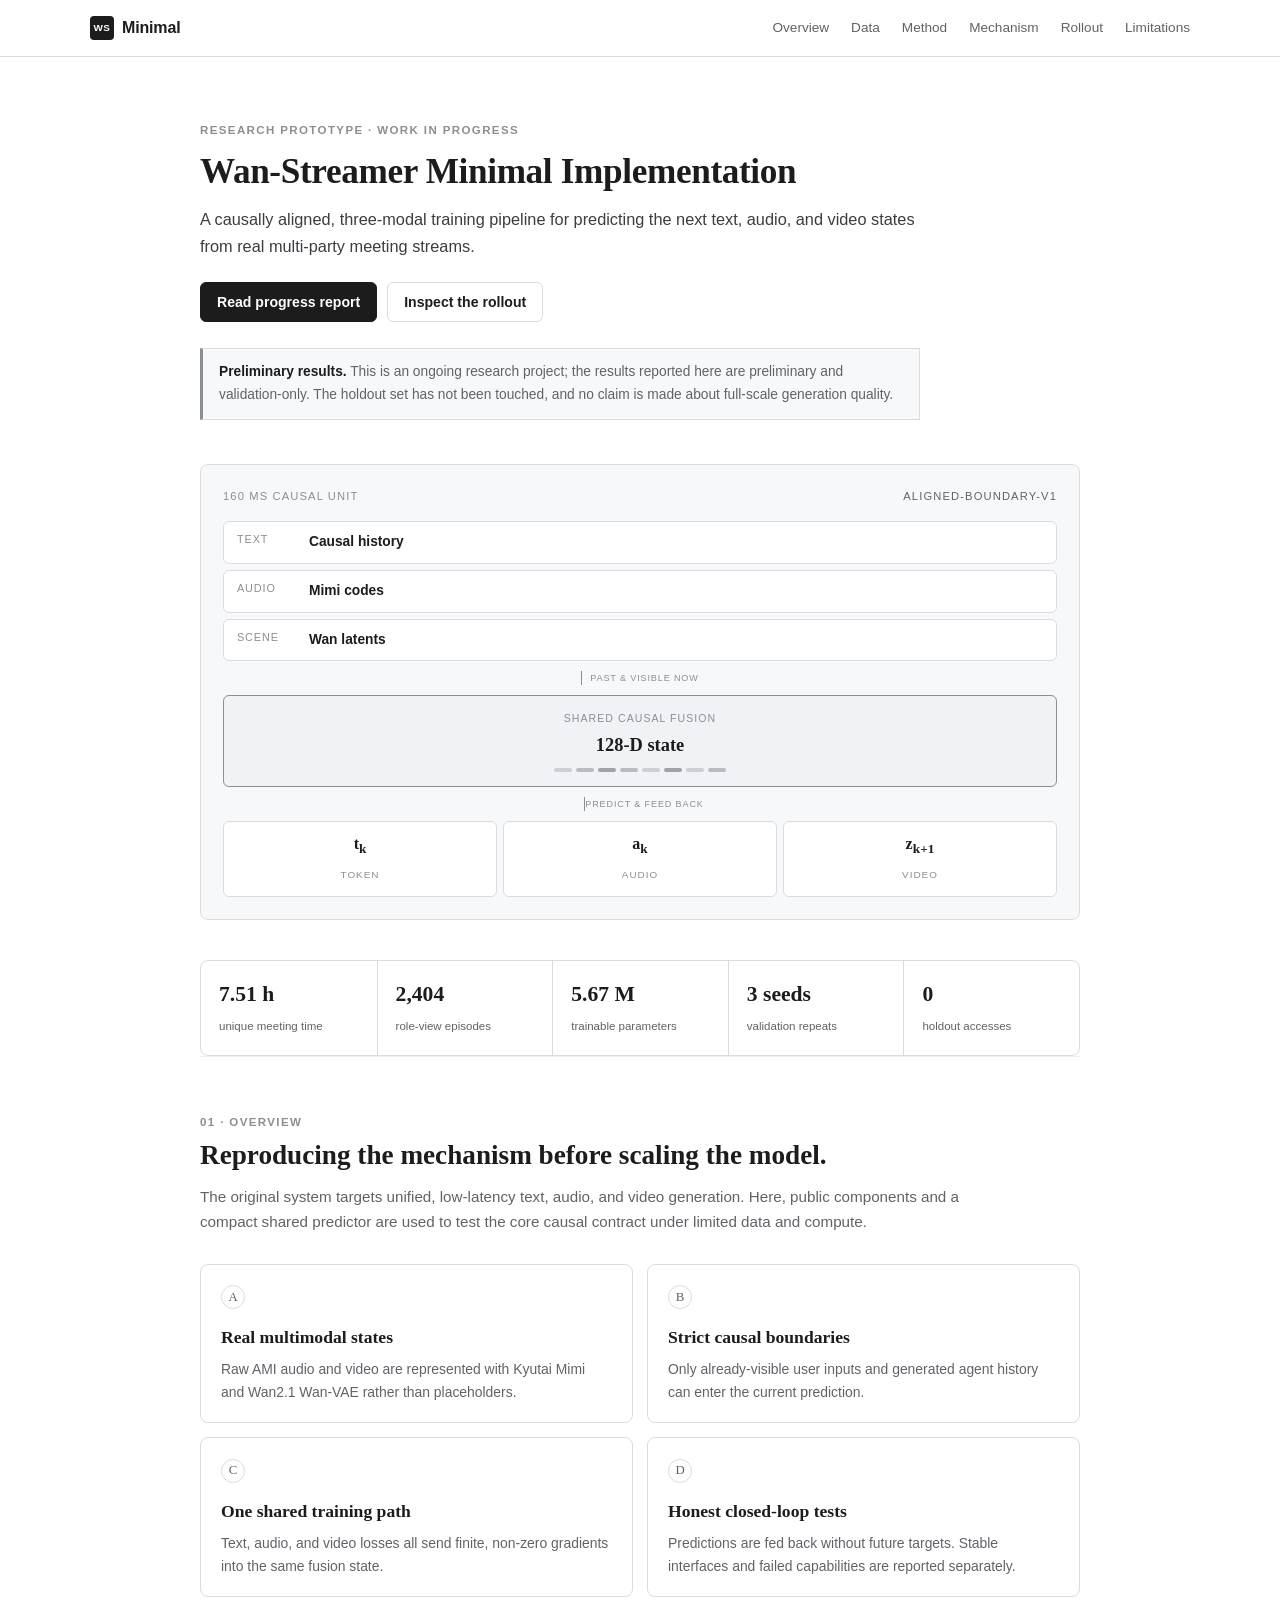
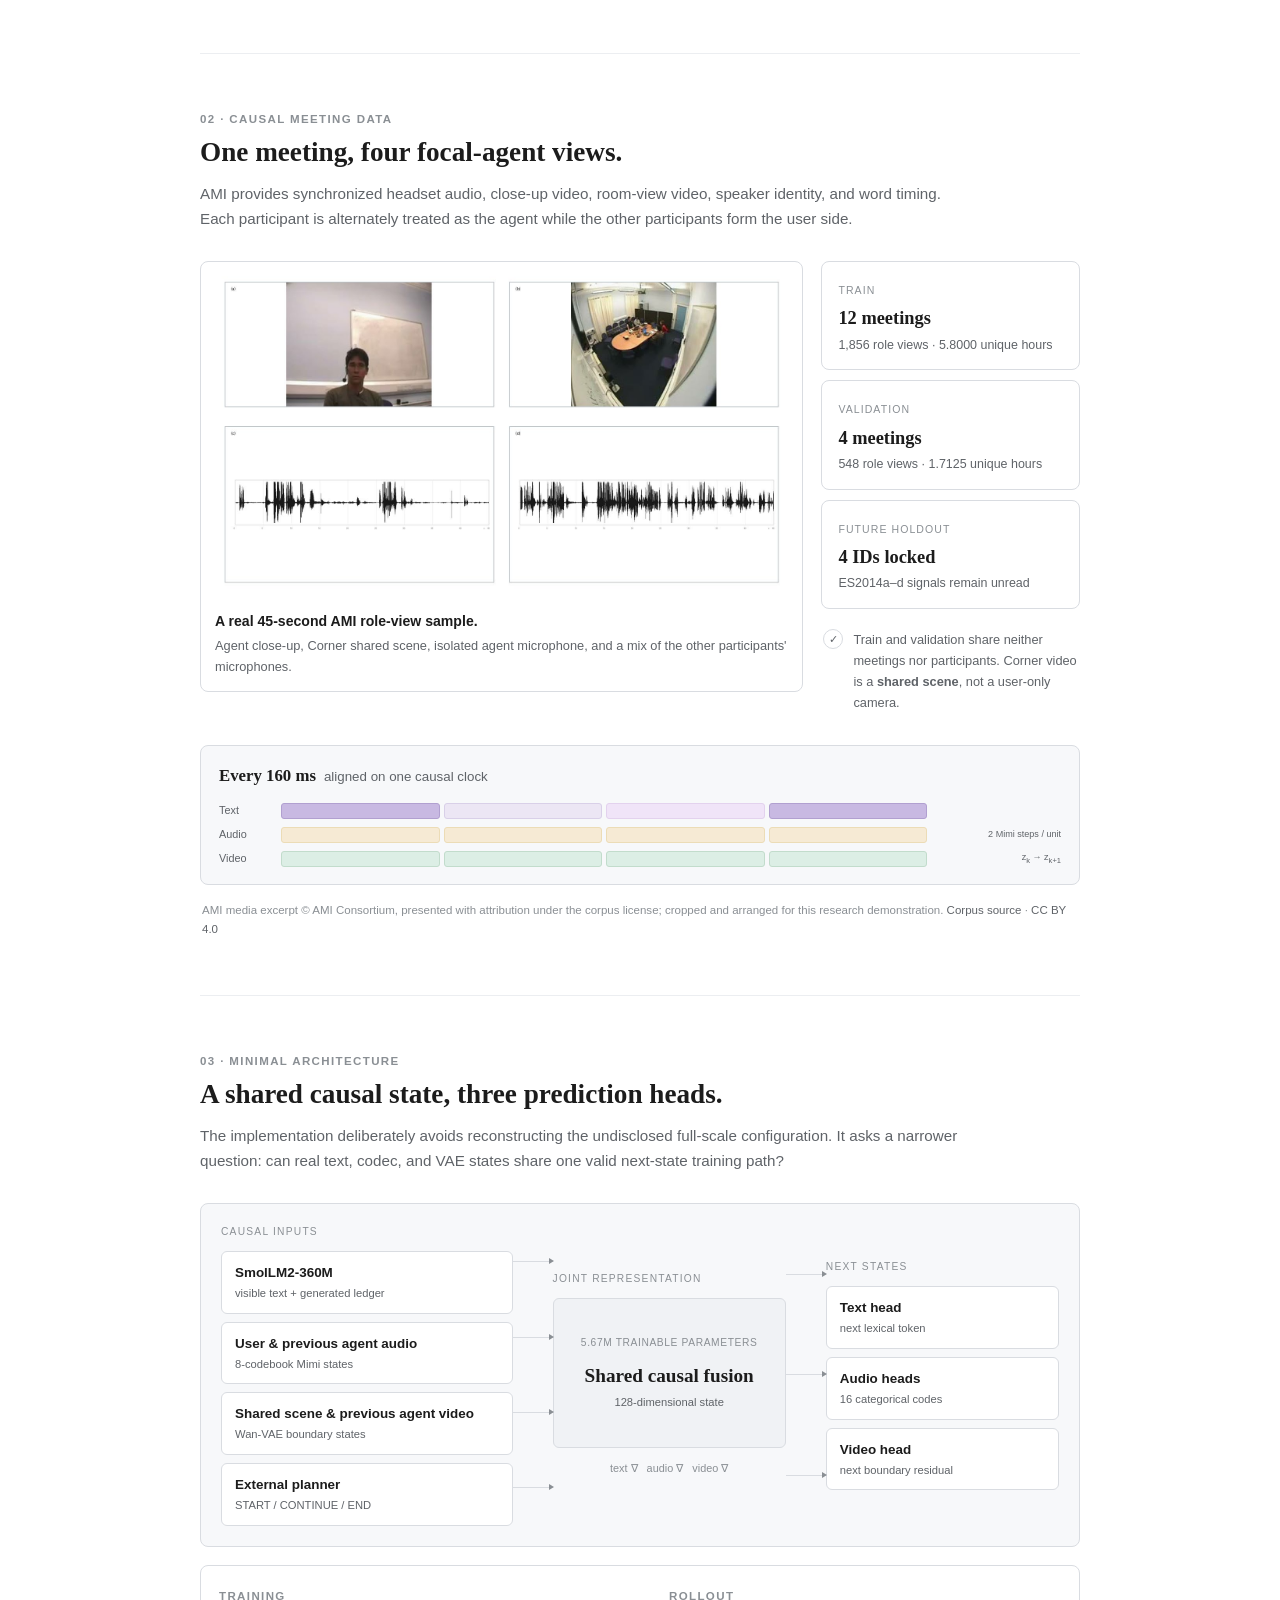
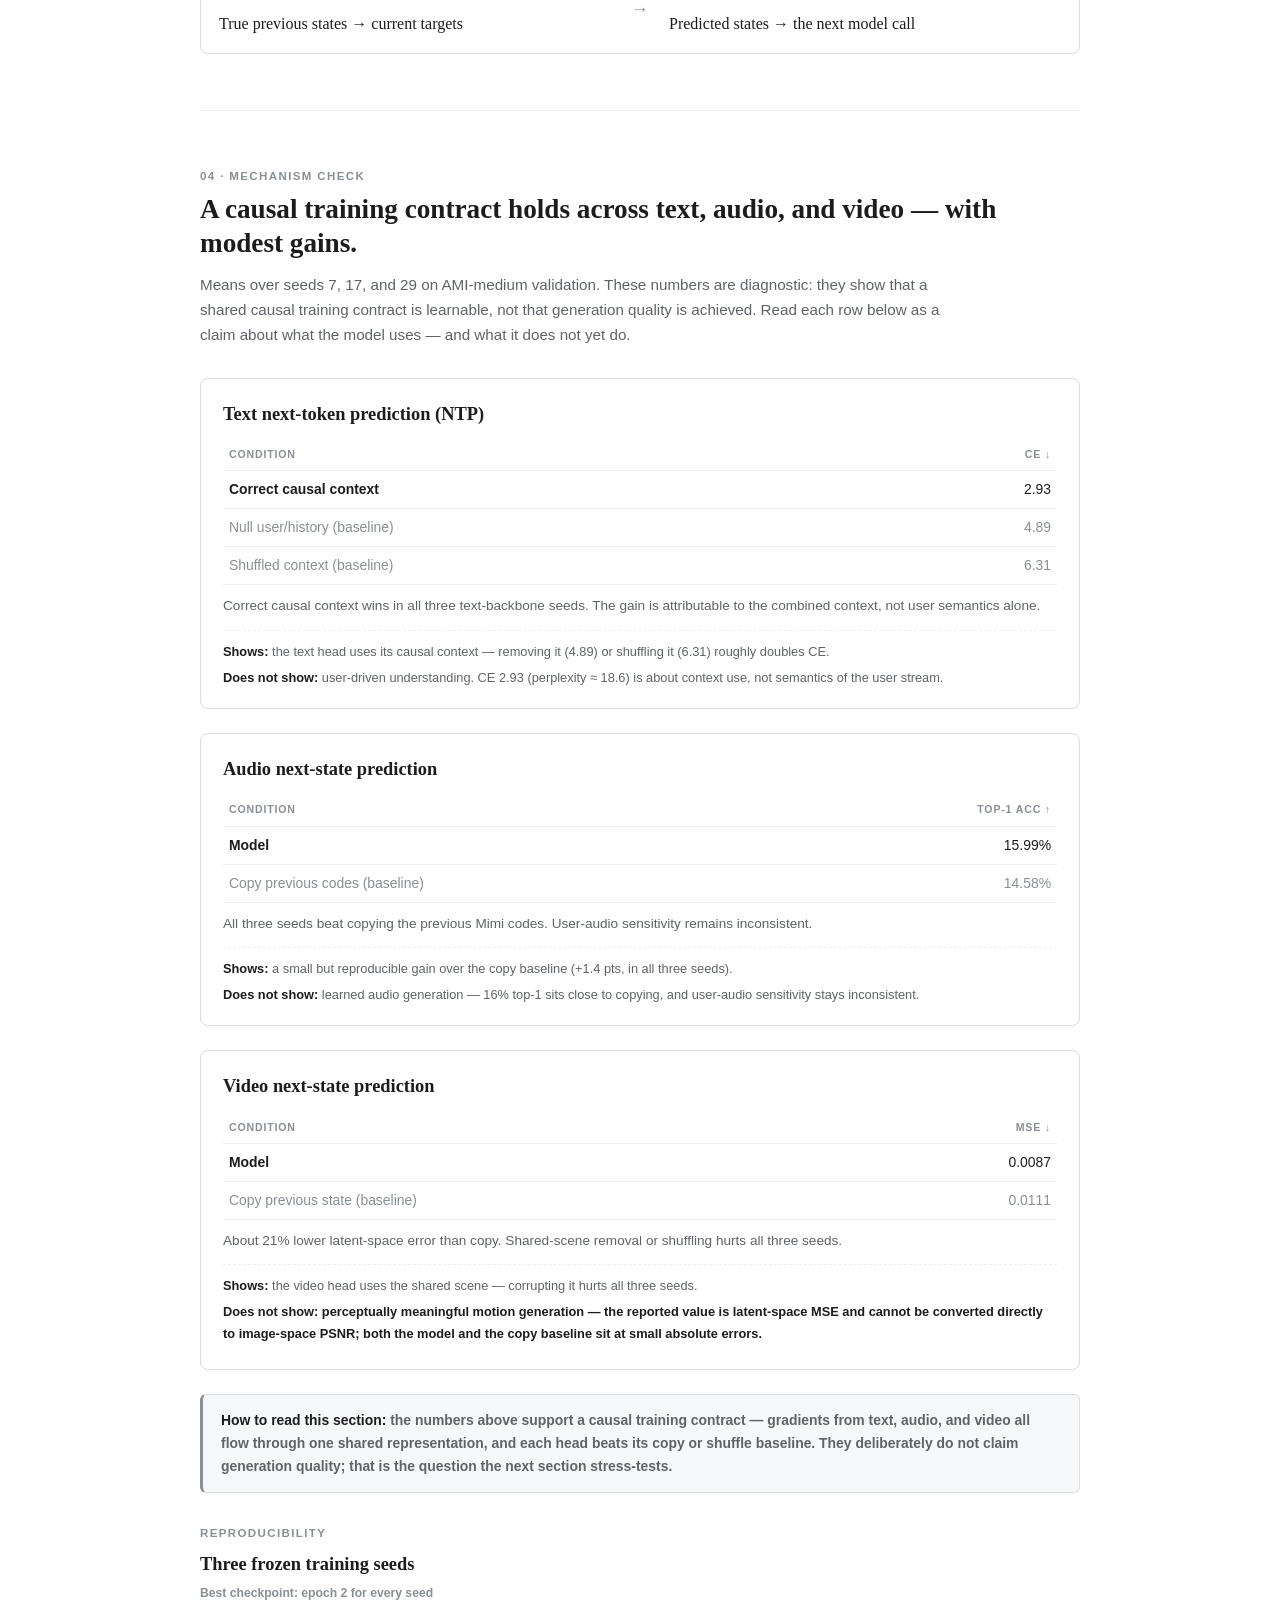
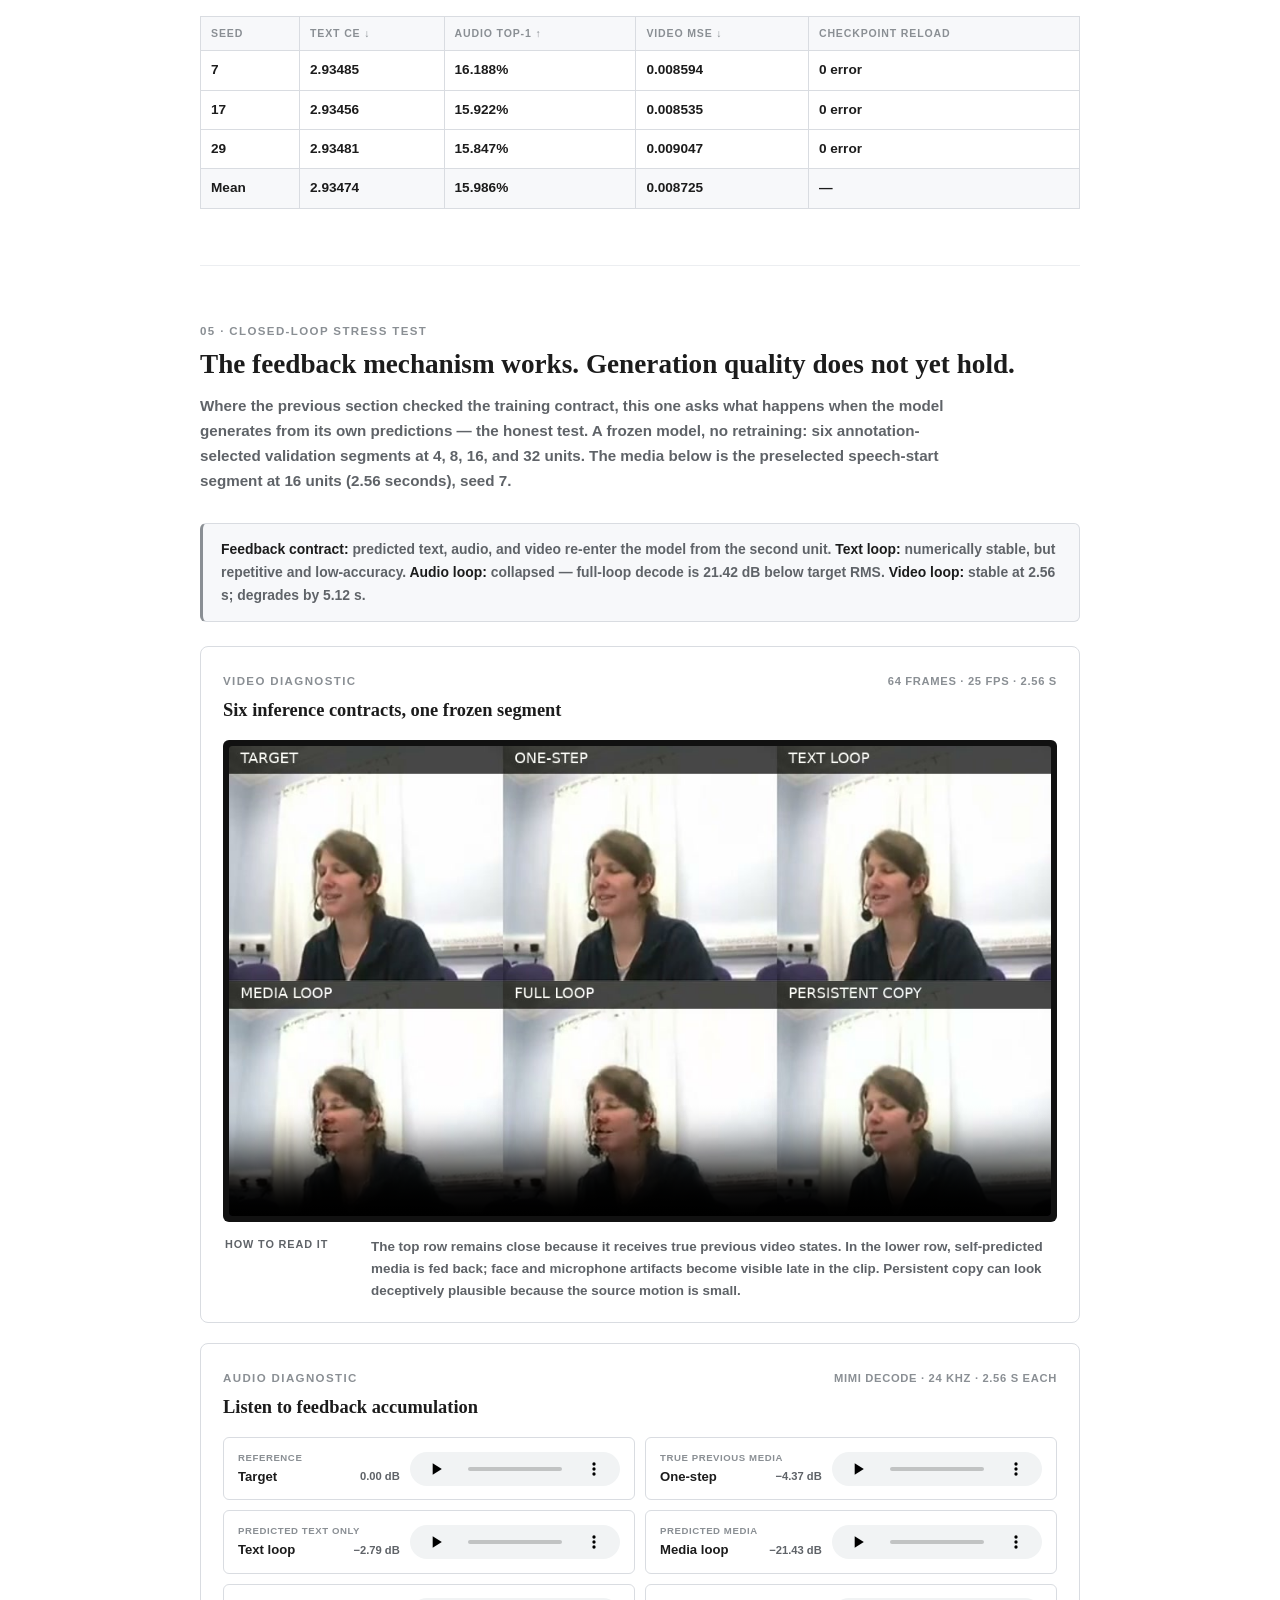
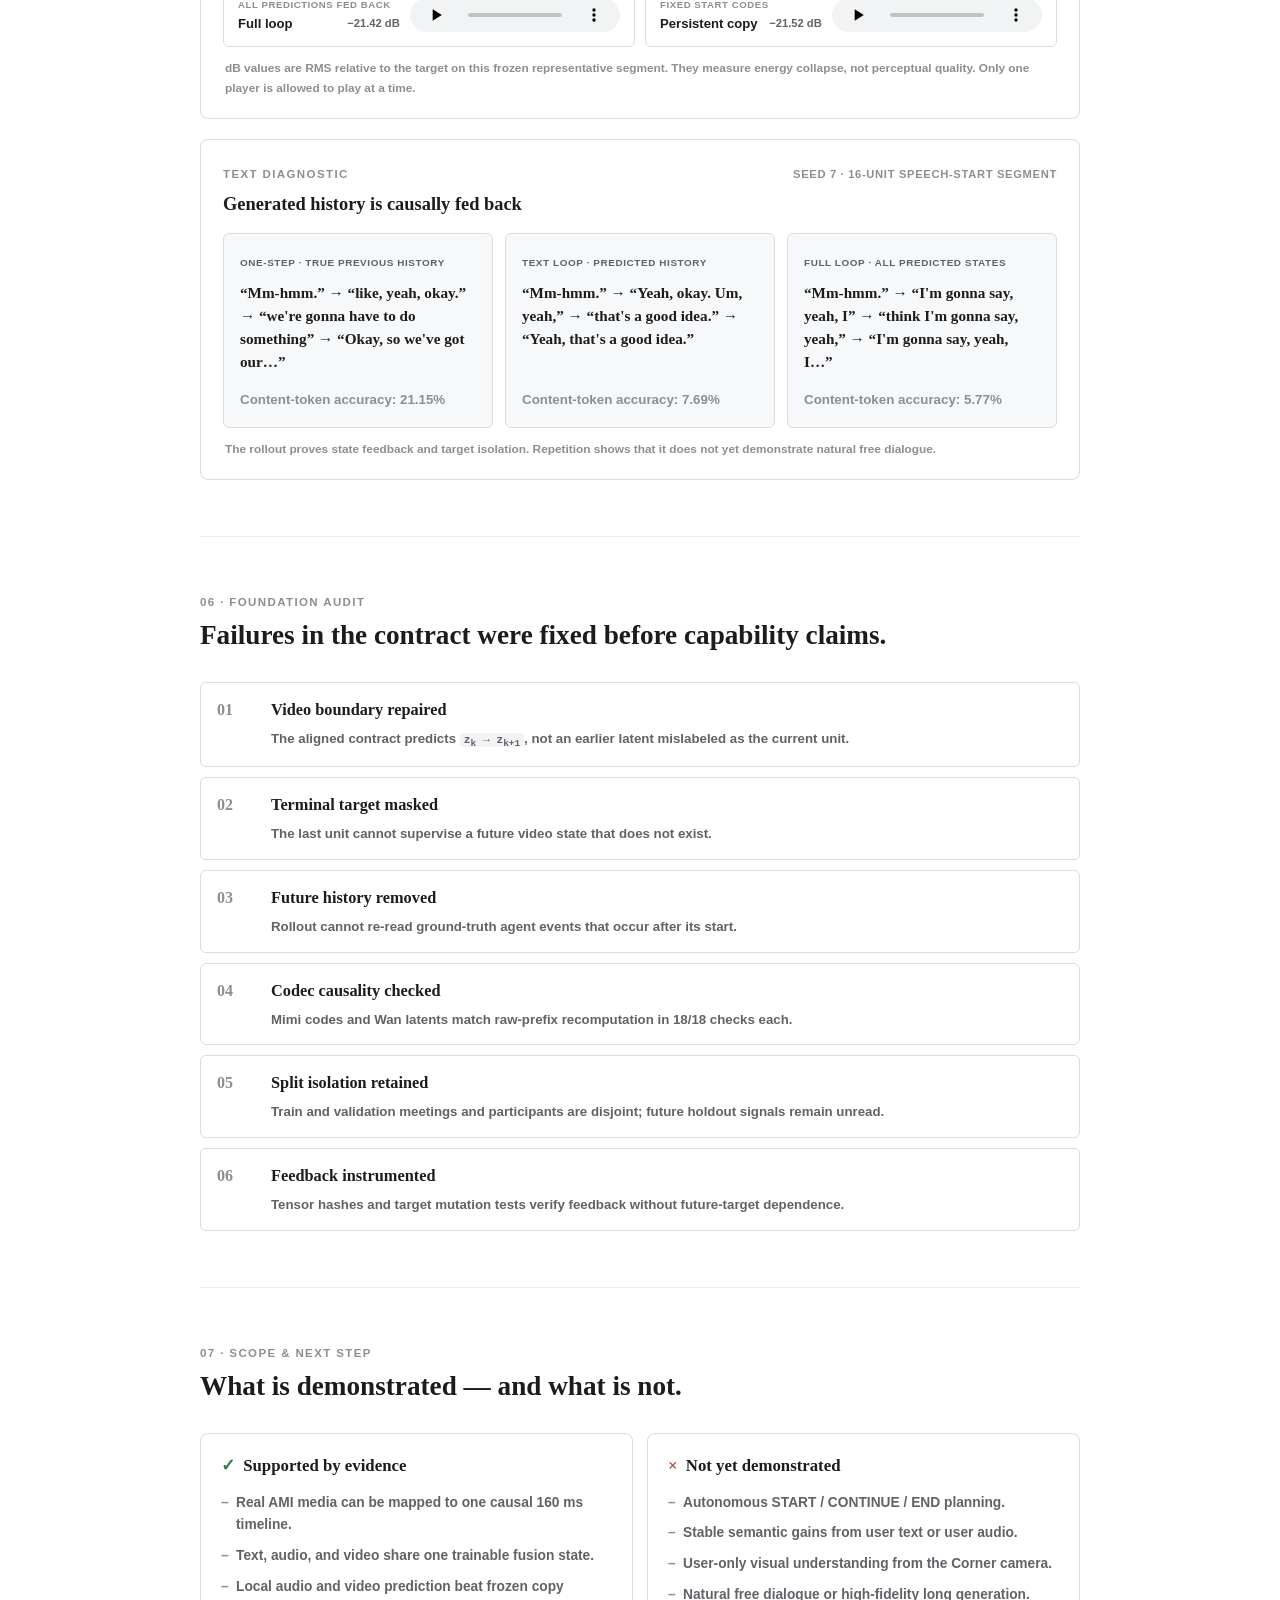
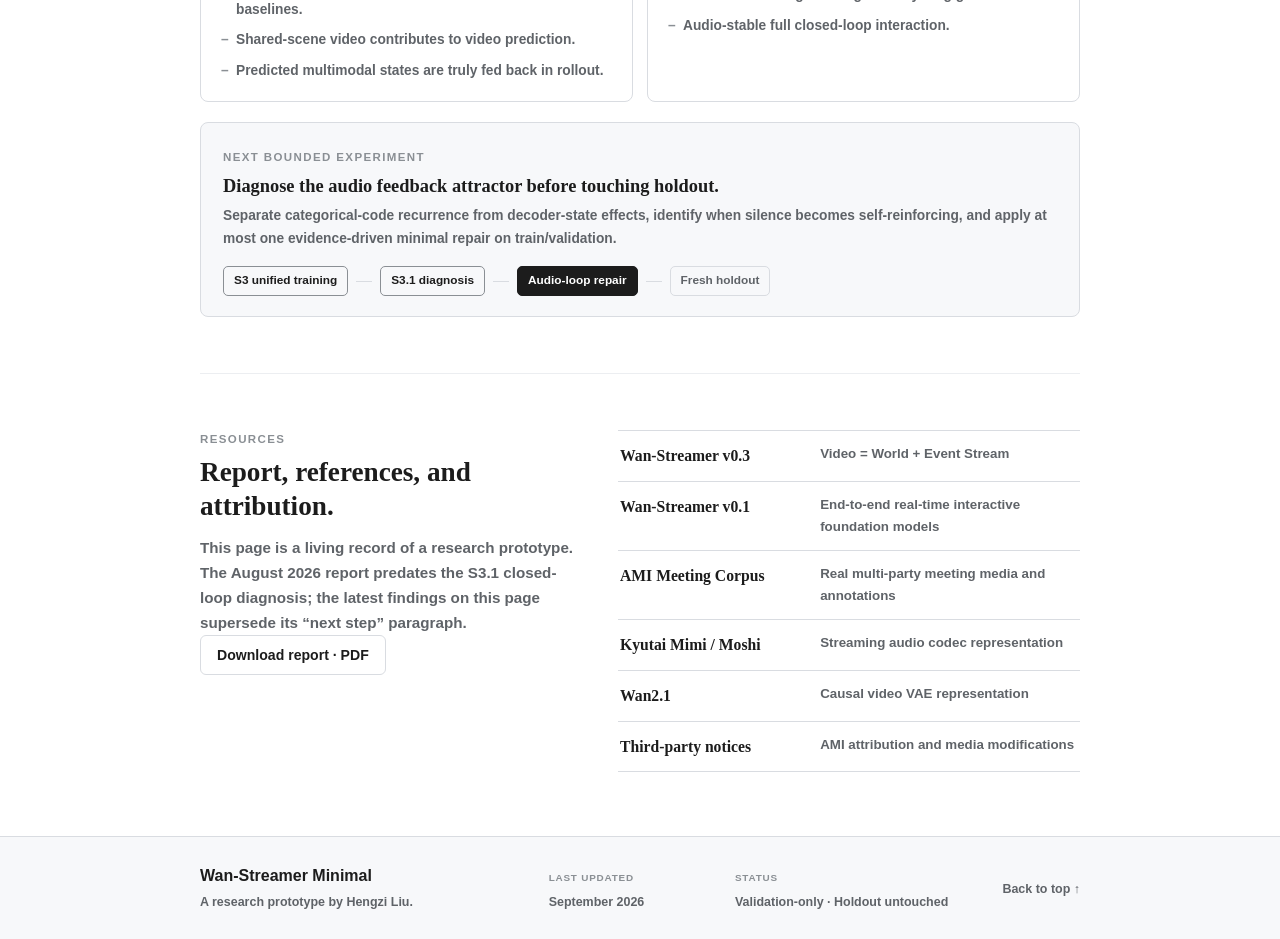
==== commit 1253ccb9: "Update motion prediction description in index.html" ====
--- a/index.html
+++ b/index.html
@@ -263,7 +263,7 @@
           <p>About 21% lower latent-space error than copy. Shared-scene removal or shuffling hurts all three seeds.</p>
           <div class="verdict">
             <p><strong>Shows:</strong> the video head uses the shared scene — corrupting it hurts all three seeds.</p>
-            <p><strong>Does not show:</strong> motion prediction — the absolute error is tiny (≈ 45 dB PSNR), close to copying the previous frame.</p>
+            <p><strong>Does not show:​ perceptually meaningful motion generation — the reported value is latent-space MSE and cannot be converted directly to image-space PSNR; both the model and the copy baseline sit at small absolute errors.</p>
           </div>
         </div>
       </div>
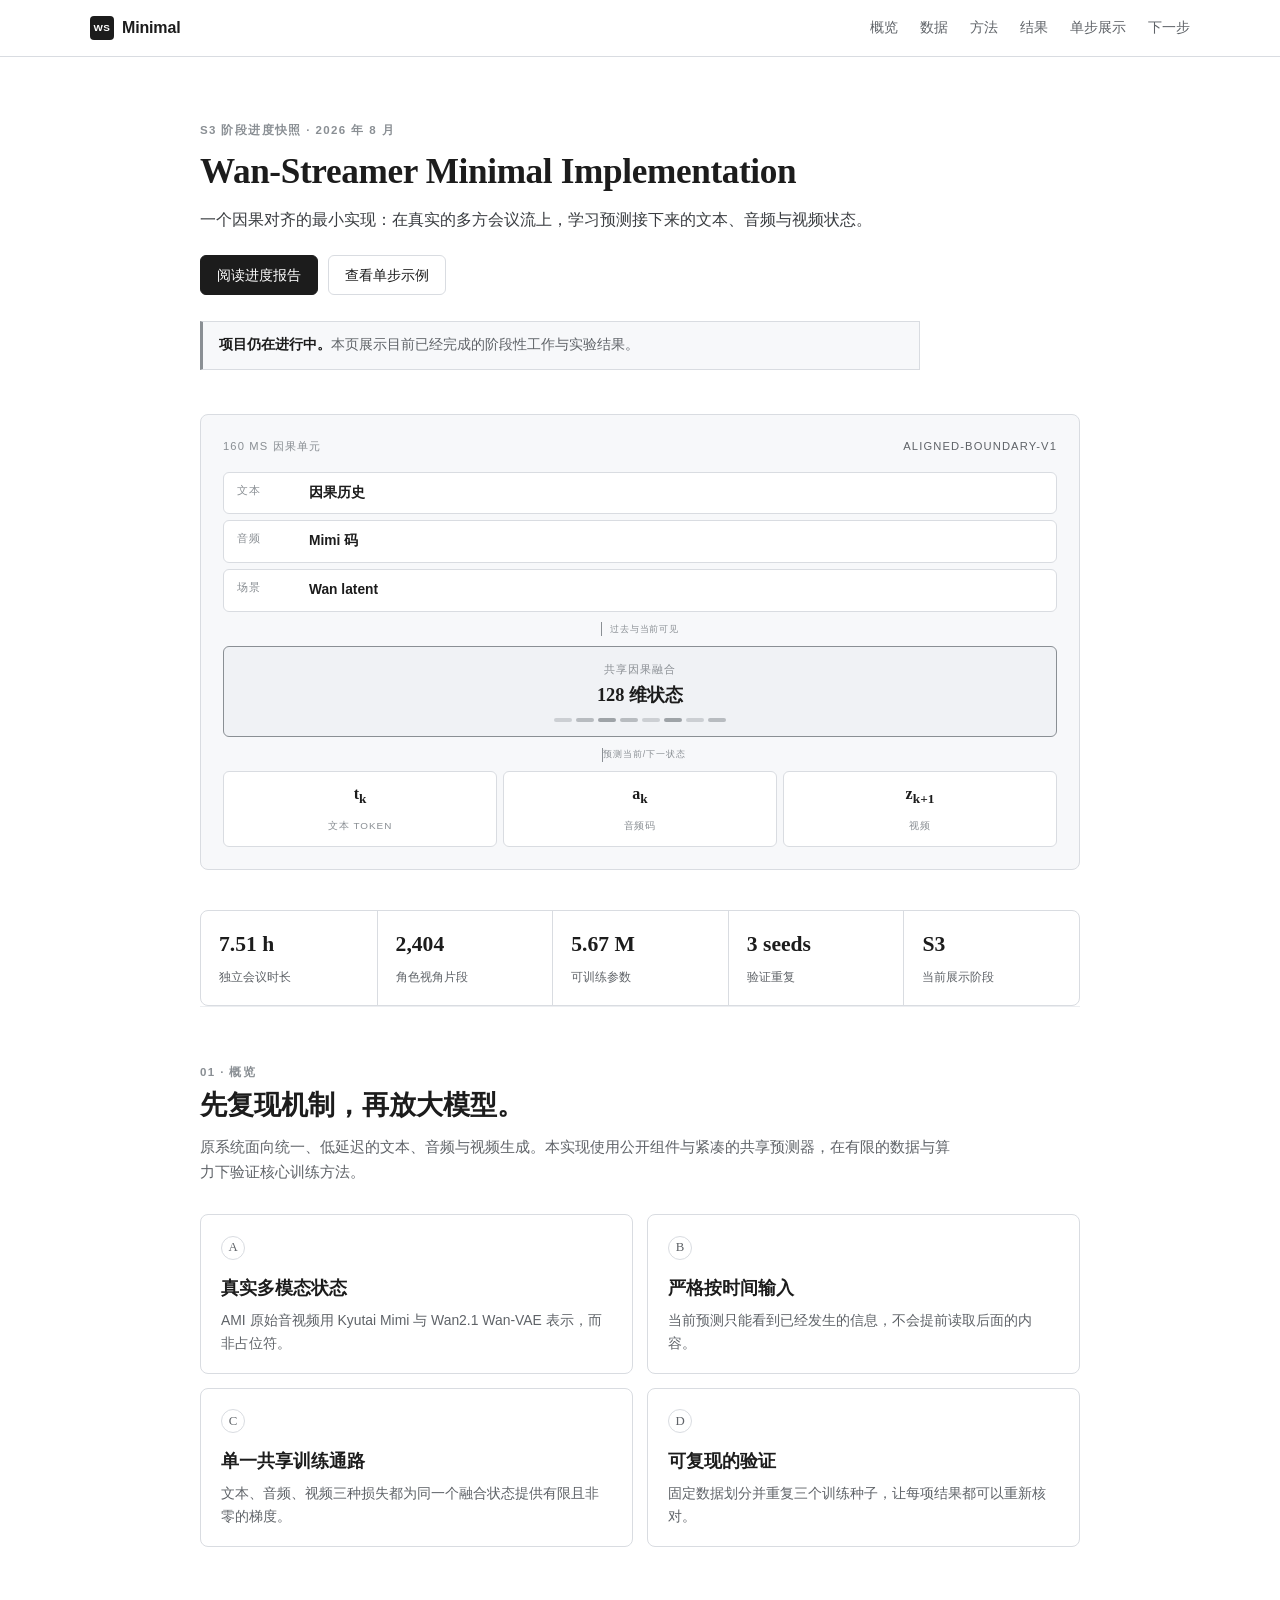
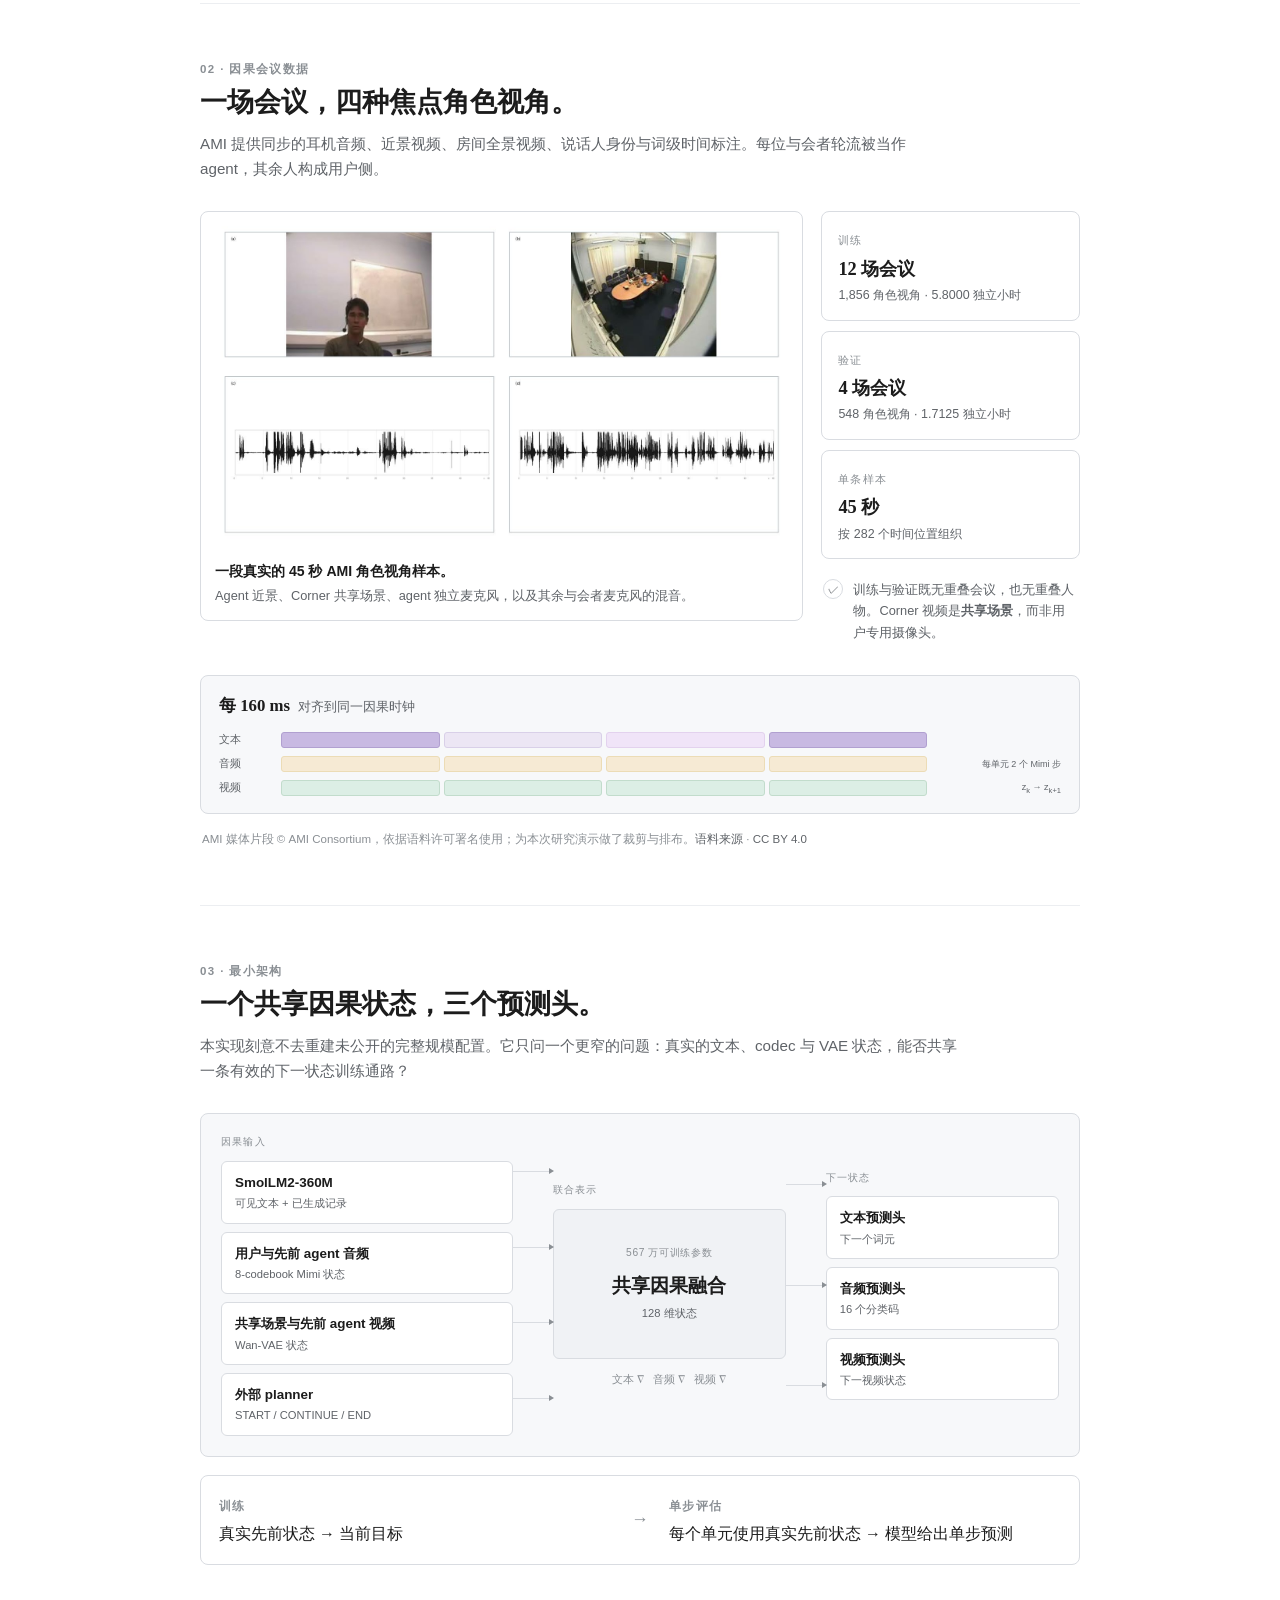
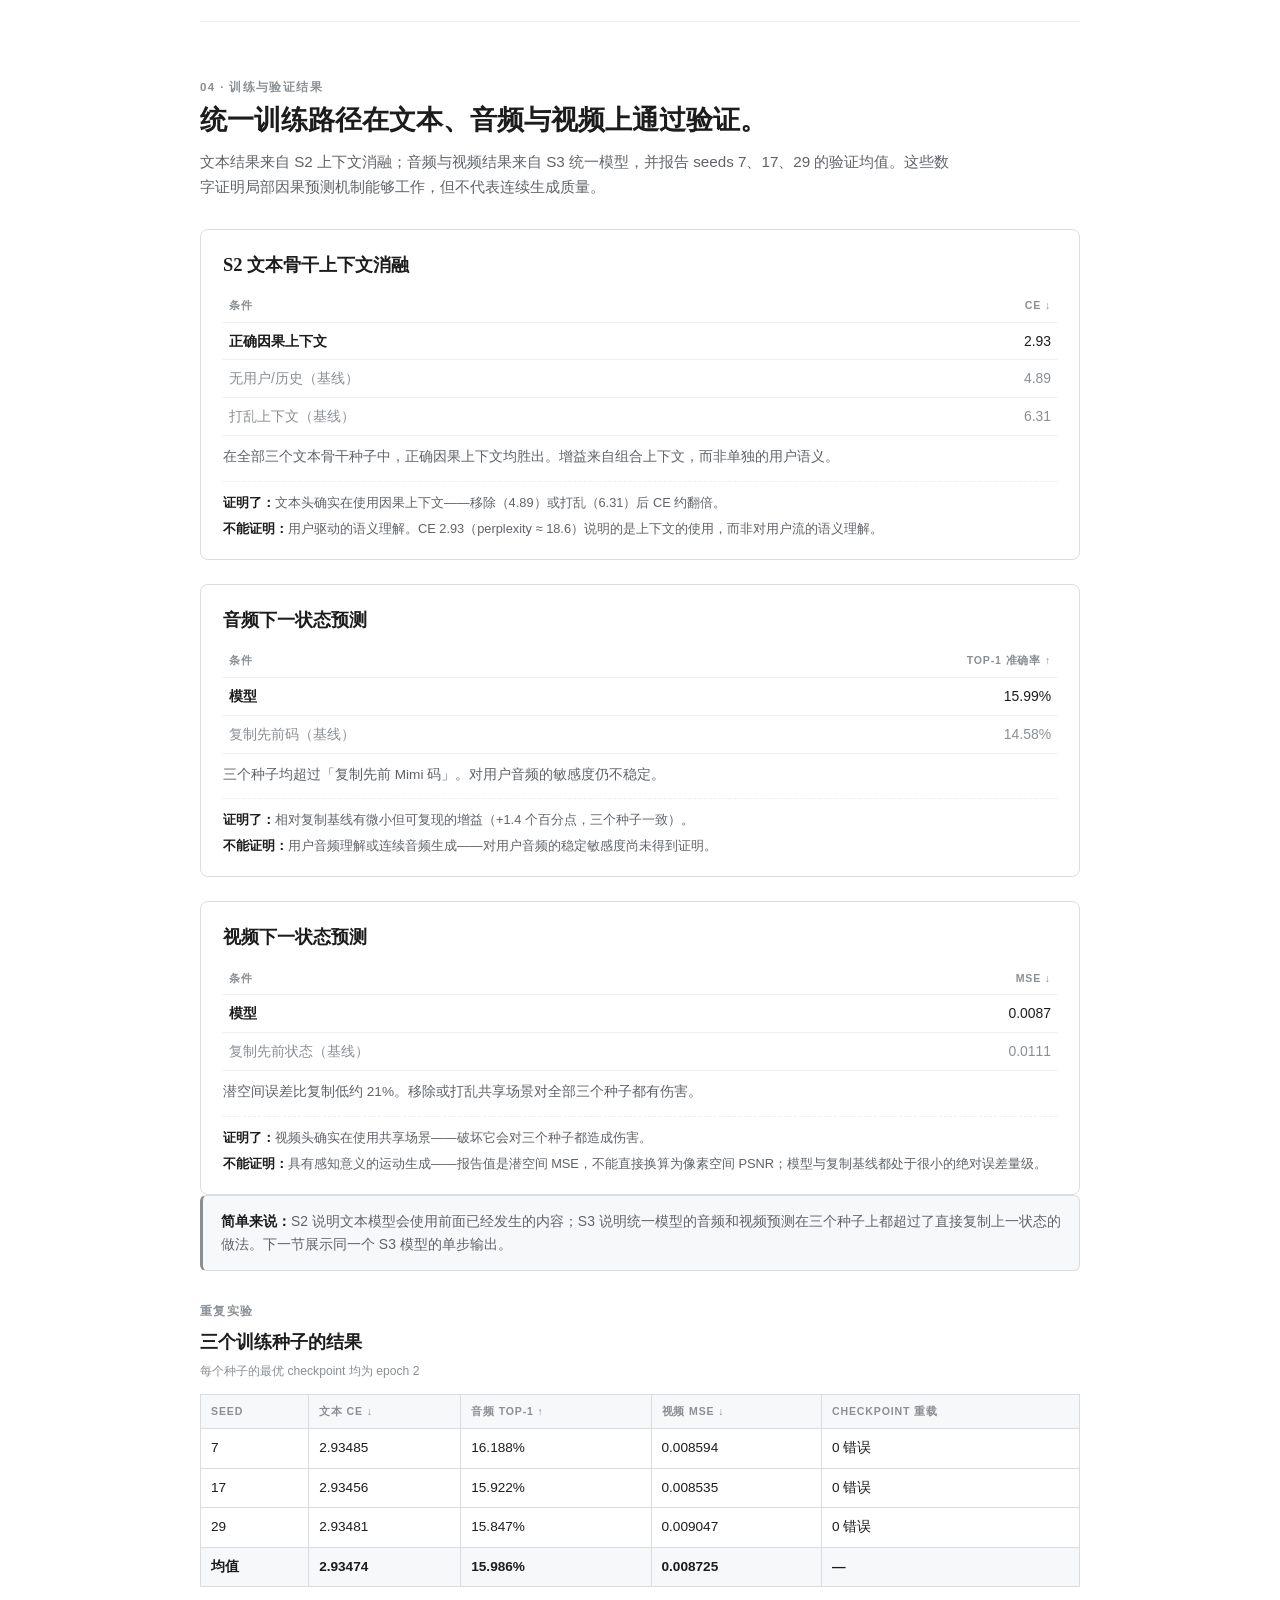
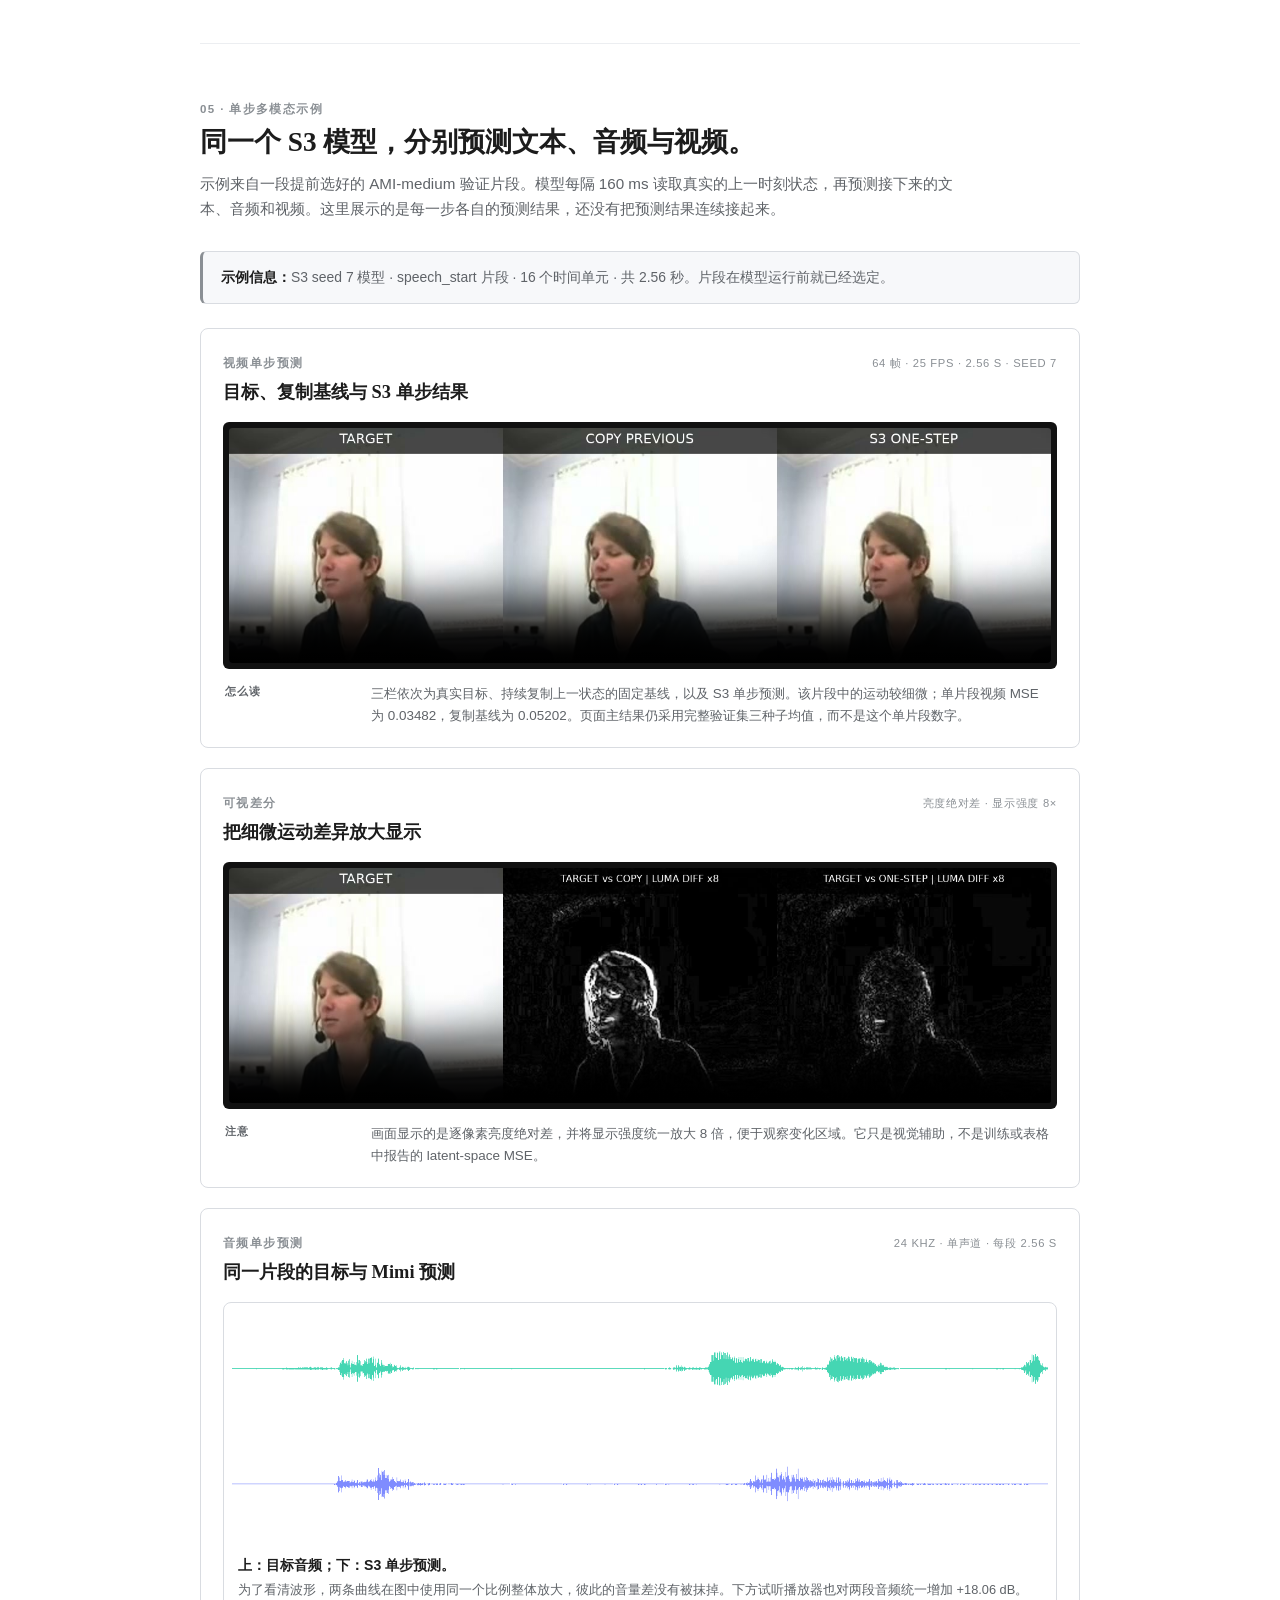
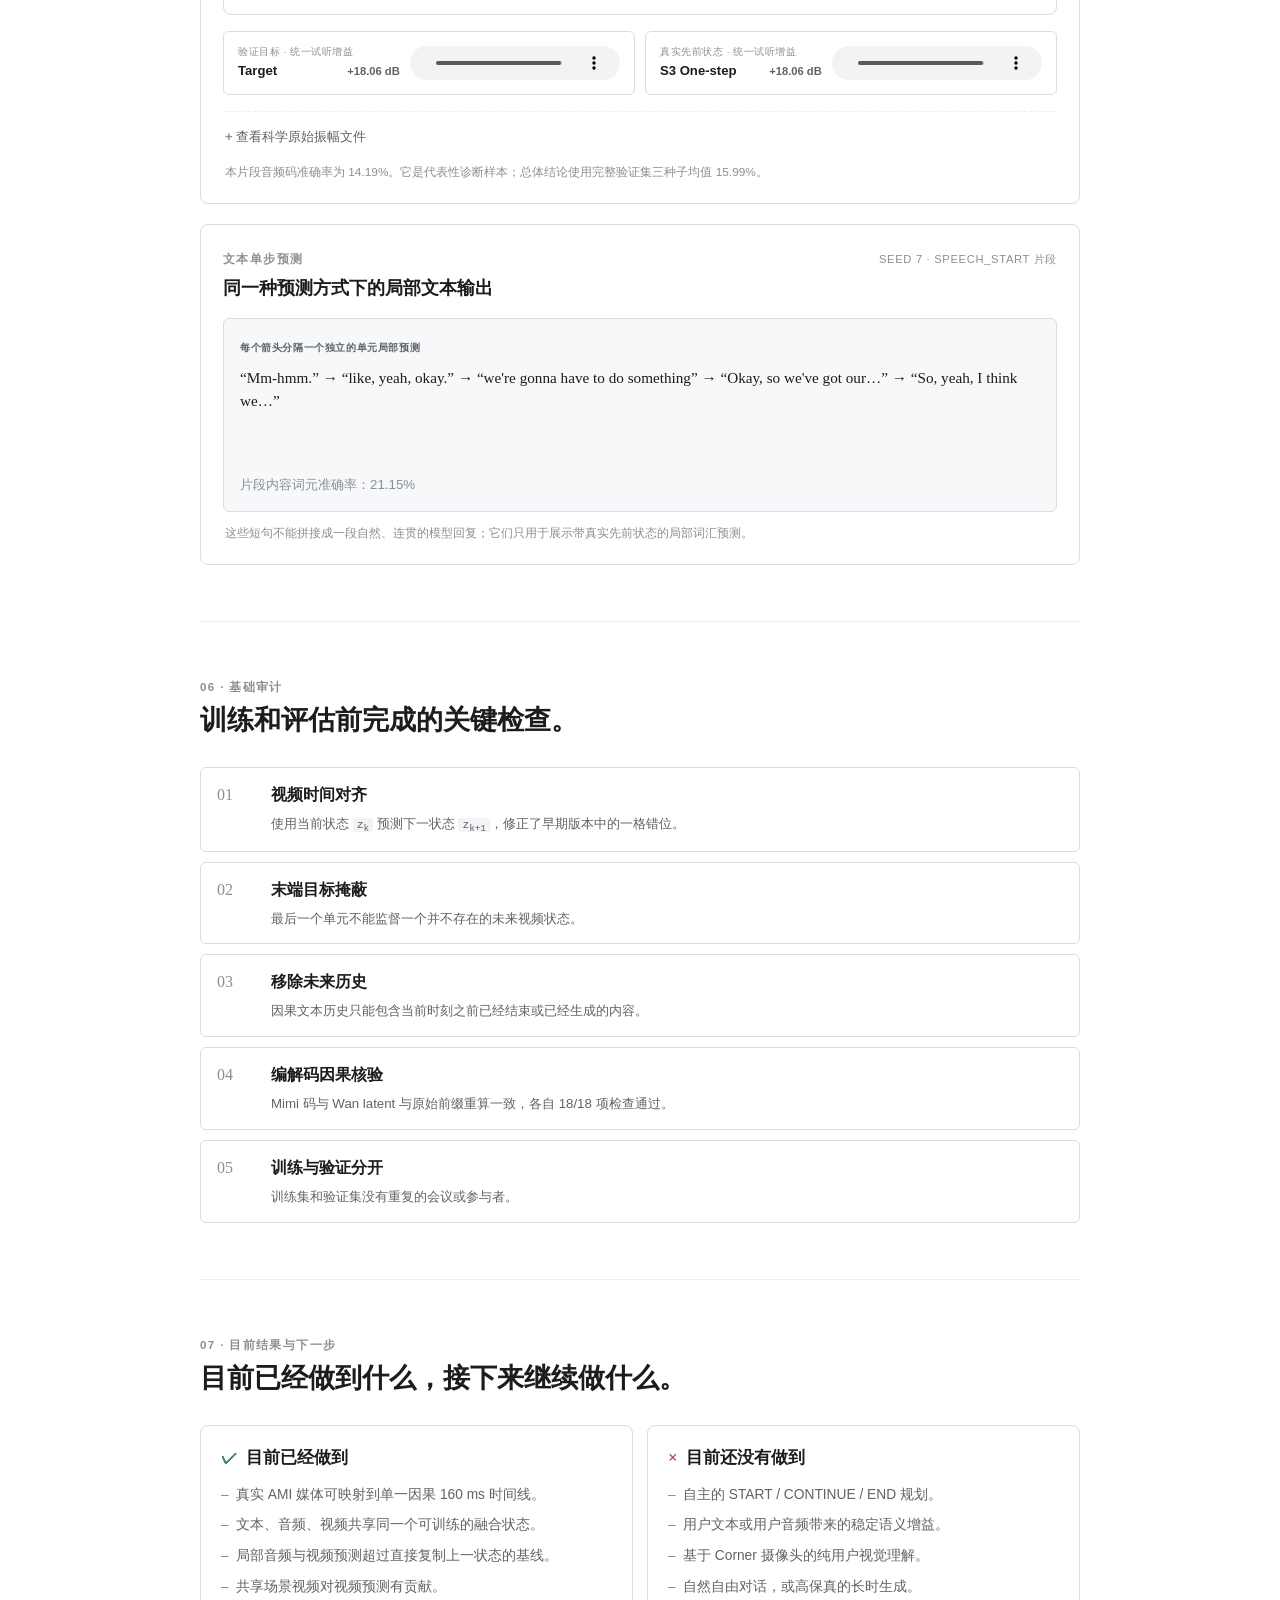
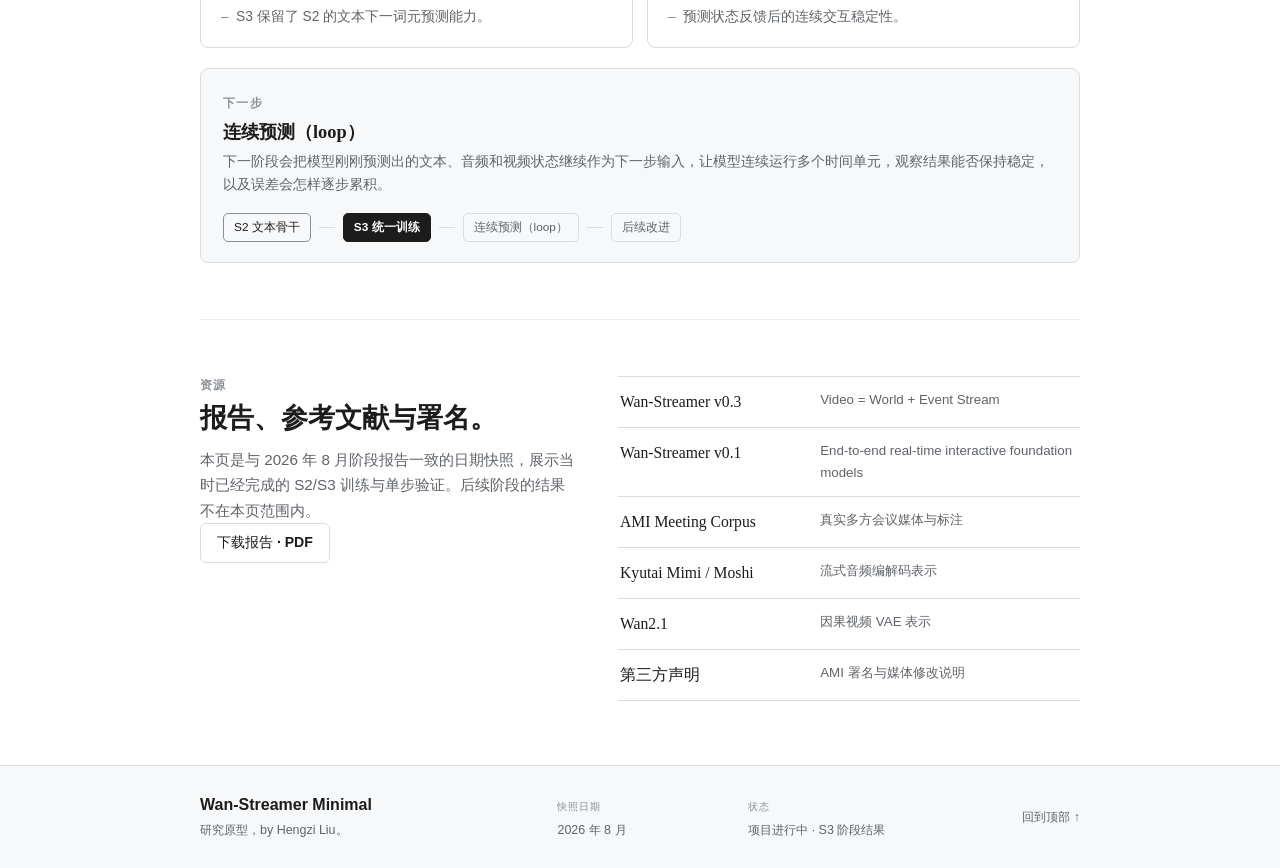
==== commit e42af0cd: "Add files via upload" ====
--- a/index.html
+++ b/index.html
@@ -1,34 +1,37 @@
 <!doctype html>
-<html lang="en">
+<html lang="zh-CN">
 <head>
   <meta charset="utf-8">
   <meta name="viewport" content="width=device-width, initial-scale=1">
-  <meta name="description" content="A minimal, causally aligned implementation of Wan-Streamer for joint text, audio, and video prediction on real AMI meeting data.">
+  <meta name="description" content="Wan-Streamer 最小实现的 S3 阶段进度快照：在真实 AMI 会议数据上进行因果对齐的文本、音频与视频单步预测。">
   <meta name="theme-color" content="#ffffff">
-  <meta property="og:title" content="Wan-Streamer Minimal Implementation">
-  <meta property="og:description" content="Causal multimodal learning for text, audio, and video interaction on real meeting data.">
-  <meta property="og:image" content="assets/media/s3-1-comparison-poster.jpg">
-  <title>Wan-Streamer Minimal Implementation</title>
+  <meta property="og:title" content="Wan-Streamer Minimal · S3 阶段进度快照">
+  <meta property="og:description" content="2026 年 8 月 S3 阶段快照：真实会议流上的三模态单步预测与验证。">
+  <meta property="og:type" content="website">
+  <meta property="og:url" content="https://zzz0511121.github.io/wan-streamer-minimal/">
+  <meta property="og:image" content="https://zzz0511121.github.io/wan-streamer-minimal/assets/media/s3-one-step-poster.jpg">
+  <link rel="canonical" href="https://zzz0511121.github.io/wan-streamer-minimal/">
+  <title>Wan-Streamer Minimal · S3 阶段进度快照</title>
   <link rel="icon" href="assets/favicon.svg" type="image/svg+xml">
   <link rel="stylesheet" href="styles.css">
 </head>
 <body>
-  <a class="skip-link" href="#main">Skip to content</a>
+  <a class="skip-link" href="#main">跳到正文</a>
 
   <header class="site-header" id="top">
     <div class="nav-shell">
-      <a class="wordmark" href="#top" aria-label="Wan-Streamer Minimal home">
+      <a class="wordmark" href="#top" aria-label="Wan-Streamer Minimal 主页">
         <span class="wordmark-mark">WS</span>
         <span>Minimal</span>
       </a>
-      <button class="nav-toggle" type="button" aria-expanded="false" aria-controls="site-nav">Menu</button>
-      <nav id="site-nav" aria-label="Primary navigation">
-        <a href="#overview">Overview</a>
-        <a href="#data">Data</a>
-        <a href="#method">Method</a>
-        <a href="#results">Mechanism</a>
-        <a href="#rollout">Rollout</a>
-        <a href="#limitations">Limitations</a>
+      <button class="nav-toggle" type="button" aria-expanded="false" aria-controls="site-nav">菜单</button>
+      <nav id="site-nav" aria-label="主导航">
+        <a href="#overview">概览</a>
+        <a href="#data">数据</a>
+        <a href="#method">方法</a>
+        <a href="#results">结果</a>
+        <a href="#one-step">单步展示</a>
+        <a href="#limitations">下一步</a>
       </nav>
     </div>
   </header>
@@ -36,389 +39,403 @@
   <main id="main">
     <section class="intro section-shell">
       <div class="intro-copy">
-        <div class="eyebrow">Research prototype · Work in progress</div>
+        <div class="eyebrow">S3 阶段进度快照 · 2026 年 8 月</div>
         <h1>Wan-Streamer Minimal Implementation</h1>
-        <p class="intro-deck">A causally aligned, three-modal training pipeline for predicting the next text, audio, and video states from real multi-party meeting streams.</p>
+        <p class="intro-deck">一个因果对齐的最小实现：在真实的多方会议流上，学习预测接下来的文本、音频与视频状态。</p>
         <div class="intro-actions">
-          <a class="button primary" href="assets/docs/progress-report.pdf">Read progress report</a>
-          <a class="button" href="#rollout">Inspect the rollout</a>
-        </div>
-        <p class="notice"><strong>Preliminary results.</strong> This is an ongoing research project; the results reported here are preliminary and validation-only. The holdout set has not been touched, and no claim is made about full-scale generation quality.</p>
-      </div>
-
-      <div class="intro-visual" aria-label="Causal multimodal system overview">
+          <a class="button primary" href="assets/docs/progress-report.pdf">阅读进度报告</a>
+          <a class="button" href="#one-step">查看单步示例</a>
+        </div>
+        <p class="notice"><strong>项目仍在进行中。</strong>本页展示目前已经完成的阶段性工作与实验结果。</p>
+      </div>
+
+      <div class="intro-visual" aria-label="因果多模态系统总览">
         <div class="visual-header">
-          <span>160 ms causal unit</span>
+          <span>160 ms 因果单元</span>
           <span class="right">aligned-boundary-v1</span>
         </div>
         <div class="stream-stack inputs">
-          <div class="stream text-stream"><span>Text</span><strong>Causal history</strong></div>
-          <div class="stream audio-stream"><span>Audio</span><strong>Mimi codes</strong></div>
-          <div class="stream video-stream"><span>Scene</span><strong>Wan latents</strong></div>
-        </div>
-        <div class="flow-arrow"><span></span><small>past &amp; visible now</small></div>
+          <div class="stream text-stream"><span>文本</span><strong>因果历史</strong></div>
+          <div class="stream audio-stream"><span>音频</span><strong>Mimi 码</strong></div>
+          <div class="stream video-stream"><span>场景</span><strong>Wan latent</strong></div>
+        </div>
+        <div class="flow-arrow"><span></span><small>过去与当前可见</small></div>
         <div class="fusion-card">
-          <small>Shared causal fusion</small>
-          <strong>128-D state</strong>
+          <small>共享因果融合</small>
+          <strong>128 维状态</strong>
           <div class="fusion-grid"><i></i><i></i><i></i><i></i><i></i><i></i><i></i><i></i></div>
         </div>
-        <div class="flow-arrow down"><span></span><small>predict &amp; feed back</small></div>
+        <div class="flow-arrow down"><span></span><small>预测当前/下一状态</small></div>
         <div class="output-row">
-          <div><b>t<sub>k</sub></b><span>token</span></div>
-          <div><b>a<sub>k</sub></b><span>audio</span></div>
-          <div><b>z<sub>k+1</sub></b><span>video</span></div>
-        </div>
-      </div>
-    </section>
-
-    <section class="fact-strip section-shell" aria-label="Project facts">
+          <div><b>t<sub>k</sub></b><span>文本 token</span></div>
+          <div><b>a<sub>k</sub></b><span>音频码</span></div>
+          <div><b>z<sub>k+1</sub></b><span>视频</span></div>
+        </div>
+      </div>
+    </section>
+
+    <section class="fact-strip section-shell" aria-label="项目关键数字">
       <div class="fact-grid">
-        <div><strong>7.51 h</strong><span>unique meeting time</span></div>
-        <div><strong>2,404</strong><span>role-view episodes</span></div>
-        <div><strong>5.67 M</strong><span>trainable parameters</span></div>
-        <div><strong>3 seeds</strong><span>validation repeats</span></div>
-        <div><strong>0</strong><span>holdout accesses</span></div>
+        <div><strong>7.51 h</strong><span>独立会议时长</span></div>
+        <div><strong>2,404</strong><span>角色视角片段</span></div>
+        <div><strong>5.67 M</strong><span>可训练参数</span></div>
+        <div><strong>3 seeds</strong><span>验证重复</span></div>
+        <div><strong>S3</strong><span>当前展示阶段</span></div>
       </div>
     </section>
 
     <section id="overview" class="section section-shell">
       <div class="section-heading narrow">
-        <div class="eyebrow">01 · Overview</div>
-        <h2>Reproducing the mechanism before scaling the model.</h2>
-        <p>The original system targets unified, low-latency text, audio, and video generation. Here, public components and a compact shared predictor are used to test the core causal contract under limited data and compute.</p>
+        <div class="eyebrow">01 · 概览</div>
+        <h2>先复现机制，再放大模型。</h2>
+        <p>原系统面向统一、低延迟的文本、音频与视频生成。本实现使用公开组件与紧凑的共享预测器，在有限的数据与算力下验证核心训练方法。</p>
       </div>
 
       <div class="principle-grid">
         <article class="principle-card">
           <span class="card-index">A</span>
-          <h3>Real multimodal states</h3>
-          <p>Raw AMI audio and video are represented with Kyutai Mimi and Wan2.1 Wan-VAE rather than placeholders.</p>
+          <h3>真实多模态状态</h3>
+          <p>AMI 原始音视频用 Kyutai Mimi 与 Wan2.1 Wan-VAE 表示，而非占位符。</p>
         </article>
         <article class="principle-card">
           <span class="card-index">B</span>
-          <h3>Strict causal boundaries</h3>
-          <p>Only already-visible user inputs and generated agent history can enter the current prediction.</p>
+          <h3>严格按时间输入</h3>
+          <p>当前预测只能看到已经发生的信息，不会提前读取后面的内容。</p>
         </article>
         <article class="principle-card">
           <span class="card-index">C</span>
-          <h3>One shared training path</h3>
-          <p>Text, audio, and video losses all send finite, non-zero gradients into the same fusion state.</p>
+          <h3>单一共享训练通路</h3>
+          <p>文本、音频、视频三种损失都为同一个融合状态提供有限且非零的梯度。</p>
         </article>
         <article class="principle-card">
           <span class="card-index">D</span>
-          <h3>Honest closed-loop tests</h3>
-          <p>Predictions are fed back without future targets. Stable interfaces and failed capabilities are reported separately.</p>
+          <h3>可复现的验证</h3>
+          <p>固定数据划分并重复三个训练种子，让每项结果都可以重新核对。</p>
         </article>
       </div>
     </section>
 
     <section id="data" class="section section-shell">
       <div class="section-heading">
-        <div class="eyebrow">02 · Causal meeting data</div>
-        <h2>One meeting, four focal-agent views.</h2>
-        <p>AMI provides synchronized headset audio, close-up video, room-view video, speaker identity, and word timing. Each participant is alternately treated as the agent while the other participants form the user side.</p>
+        <div class="eyebrow">02 · 因果会议数据</div>
+        <h2>一场会议，四种焦点角色视角。</h2>
+        <p>AMI 提供同步的耳机音频、近景视频、房间全景视频、说话人身份与词级时间标注。每位与会者轮流被当作 agent，其余人构成用户侧。</p>
       </div>
 
       <div class="data-layout">
         <figure class="media-frame">
-          <img src="assets/media/ami-four-stream-sample.jpg" alt="AMI sample showing an agent close-up, a shared Corner view, agent audio waveform, and mixed user audio waveform" loading="lazy">
+          <img src="assets/media/ami-four-stream-sample.jpg" alt="AMI 样本：agent 近景、共享 Corner 视图、agent 音频波形与用户混音波形" loading="lazy">
           <figcaption>
-            <strong>A real 45-second AMI role-view sample.</strong>
-            Agent close-up, Corner shared scene, isolated agent microphone, and a mix of the other participants' microphones.
+            <strong>一段真实的 45 秒 AMI 角色视角样本。</strong>
+            Agent 近景、Corner 共享场景、agent 独立麦克风，以及其余与会者麦克风的混音。
           </figcaption>
         </figure>
 
         <div class="data-stats">
           <div class="split-card train">
-            <span>Train</span>
-            <strong>12 meetings</strong>
-            <p>1,856 role views · 5.8000 unique hours</p>
+            <span>训练</span>
+            <strong>12 场会议</strong>
+            <p>1,856 角色视角 · 5.8000 独立小时</p>
           </div>
           <div class="split-card val">
-            <span>Validation</span>
-            <strong>4 meetings</strong>
-            <p>548 role views · 1.7125 unique hours</p>
+            <span>验证</span>
+            <strong>4 场会议</strong>
+            <p>548 角色视角 · 1.7125 独立小时</p>
           </div>
           <div class="split-card holdout">
-            <span>Future holdout</span>
-            <strong>4 IDs locked</strong>
-            <p>ES2014a–d signals remain unread</p>
+            <span>单条样本</span>
+            <strong>45 秒</strong>
+            <p>按 282 个时间位置组织</p>
           </div>
           <div class="split-note">
             <span class="check">✓</span>
-            <p>Train and validation share neither meetings nor participants. Corner video is a <strong>shared scene</strong>, not a user-only camera.</p>
-          </div>
-        </div>
-      </div>
-
-      <div class="timeline" aria-label="160 millisecond causal unit mapping">
-        <div class="timeline-title"><span>Every 160 ms</span><small>aligned on one causal clock</small></div>
+            <p>训练与验证既无重叠会议，也无重叠人物。Corner 视频是<strong>共享场景</strong>，而非用户专用摄像头。</p>
+          </div>
+        </div>
+      </div>
+
+      <div class="timeline" aria-label="160 毫秒因果单元映射">
+        <div class="timeline-title"><span>每 160 ms</span><small>对齐到同一因果时钟</small></div>
         <div class="timeline-tracks">
-          <div class="track"><span>Text</span><i class="token long"></i><i class="token"></i><i class="token short"></i><i class="token long"></i></div>
-          <div class="track"><span>Audio</span><i></i><i></i><i></i><i></i><small>2 Mimi steps / unit</small></div>
-          <div class="track"><span>Video</span><i></i><i></i><i></i><i></i><small>z<sub>k</sub> → z<sub>k+1</sub></small></div>
-        </div>
-      </div>
-
-      <p class="attribution">AMI media excerpt © AMI Consortium, presented with attribution under the corpus license; cropped and arranged for this research demonstration. <a href="https://groups.inf.ed.ac.uk/ami/corpus/" rel="noreferrer">Corpus source</a> · <a href="https://creativecommons.org/licenses/by/4.0/" rel="noreferrer">CC BY 4.0</a></p>
+          <div class="track"><span>文本</span><i class="token long"></i><i class="token"></i><i class="token short"></i><i class="token long"></i></div>
+          <div class="track"><span>音频</span><i></i><i></i><i></i><i></i><small>每单元 2 个 Mimi 步</small></div>
+          <div class="track"><span>视频</span><i></i><i></i><i></i><i></i><small>z<sub>k</sub> → z<sub>k+1</sub></small></div>
+        </div>
+      </div>
+
+      <p class="attribution">AMI 媒体片段 © AMI Consortium，依据语料许可署名使用；为本次研究演示做了裁剪与排布。<a href="https://groups.inf.ed.ac.uk/ami/corpus/" rel="noreferrer">语料来源</a> · <a href="https://creativecommons.org/licenses/by/4.0/" rel="noreferrer">CC BY 4.0</a></p>
     </section>
 
     <section id="method" class="section section-shell">
       <div class="section-heading">
-        <div class="eyebrow">03 · Minimal architecture</div>
-        <h2>A shared causal state, three prediction heads.</h2>
-        <p>The implementation deliberately avoids reconstructing the undisclosed full-scale configuration. It asks a narrower question: can real text, codec, and VAE states share one valid next-state training path?</p>
-      </div>
-
-      <div class="architecture" role="img" aria-label="Architecture diagram showing causal inputs entering a shared fusion state and branching into text, audio, and video heads">
+        <div class="eyebrow">03 · 最小架构</div>
+        <h2>一个共享因果状态，三个预测头。</h2>
+        <p>本实现刻意不去重建未公开的完整规模配置。它只问一个更窄的问题：真实的文本、codec 与 VAE 状态，能否共享一条有效的下一状态训练通路？</p>
+      </div>
+
+      <div class="architecture" role="img" aria-label="架构图：因果输入进入共享融合状态，再分支到文本、音频、视频三个预测头">
         <div class="architecture-column input-column">
-          <div class="arch-label">Causal inputs</div>
-          <div class="arch-node text"><strong>SmolLM2-360M</strong><span>visible text + generated ledger</span></div>
-          <div class="arch-node audio"><strong>User &amp; previous agent audio</strong><span>8-codebook Mimi states</span></div>
-          <div class="arch-node video"><strong>Shared scene &amp; previous agent video</strong><span>Wan-VAE boundary states</span></div>
-          <div class="arch-node planner"><strong>External planner</strong><span>START / CONTINUE / END</span></div>
+          <div class="arch-label">因果输入</div>
+          <div class="arch-node text"><strong>SmolLM2-360M</strong><span>可见文本 + 已生成记录</span></div>
+          <div class="arch-node audio"><strong>用户与先前 agent 音频</strong><span>8-codebook Mimi 状态</span></div>
+          <div class="arch-node video"><strong>共享场景与先前 agent 视频</strong><span>Wan-VAE 状态</span></div>
+          <div class="arch-node planner"><strong>外部 planner</strong><span>START / CONTINUE / END</span></div>
         </div>
         <div class="architecture-link"><span></span><span></span><span></span><span></span></div>
         <div class="architecture-column fusion-column">
-          <div class="arch-label">Joint representation</div>
+          <div class="arch-label">联合表示</div>
           <div class="arch-node fusion">
-            <small>5.67M trainable parameters</small>
-            <strong>Shared causal fusion</strong>
-            <span>128-dimensional state</span>
-          </div>
-          <div class="gradient-note">text ∇ &nbsp; audio ∇ &nbsp; video ∇</div>
+            <small>567 万可训练参数</small>
+            <strong>共享因果融合</strong>
+            <span>128 维状态</span>
+          </div>
+          <div class="gradient-note">文本 ∇ &nbsp; 音频 ∇ &nbsp; 视频 ∇</div>
         </div>
         <div class="architecture-link output-link"><span></span><span></span><span></span></div>
         <div class="architecture-column output-column">
-          <div class="arch-label">Next states</div>
-          <div class="arch-node text"><strong>Text head</strong><span>next lexical token</span></div>
-          <div class="arch-node audio"><strong>Audio heads</strong><span>16 categorical codes</span></div>
-          <div class="arch-node video"><strong>Video head</strong><span>next boundary residual</span></div>
+          <div class="arch-label">下一状态</div>
+          <div class="arch-node text"><strong>文本预测头</strong><span>下一个词元</span></div>
+          <div class="arch-node audio"><strong>音频预测头</strong><span>16 个分类码</span></div>
+          <div class="arch-node video"><strong>视频预测头</strong><span>下一视频状态</span></div>
         </div>
       </div>
 
       <div class="contract-callout">
         <div>
-          <span class="eyebrow">Training</span>
-          <p>True previous states → current targets</p>
+          <span class="eyebrow">训练</span>
+          <p>真实先前状态 → 当前目标</p>
         </div>
         <div class="contract-divider">→</div>
         <div>
-          <span class="eyebrow">Rollout</span>
-          <p>Predicted states → the next model call</p>
+          <span class="eyebrow">单步评估</span>
+          <p>每个单元使用真实先前状态 → 模型给出单步预测</p>
         </div>
       </div>
     </section>
 
     <section id="results" class="section section-shell">
       <div class="section-heading">
-        <div class="eyebrow">04 · Mechanism check</div>
-        <h2>A causal training contract holds across text, audio, and video — with modest gains.</h2>
-        <p>Means over seeds 7, 17, and 29 on AMI-medium validation. These numbers are diagnostic: they show that a shared causal training contract is learnable, not that generation quality is achieved. Read each row below as a claim about what the model uses — and what it does not yet do.</p>
+        <div class="eyebrow">04 · 训练与验证结果</div>
+        <h2>统一训练路径在文本、音频与视频上通过验证。</h2>
+        <p>文本结果来自 S2 上下文消融；音频与视频结果来自 S3 统一模型，并报告 seeds 7、17、29 的验证均值。这些数字证明局部因果预测机制能够工作，但不代表连续生成质量。</p>
       </div>
 
       <div class="result-grid">
         <div class="result-block">
-          <h3>Text next-token prediction (NTP)</h3>
+          <h3>S2 文本骨干上下文消融</h3>
           <table class="cmp-table">
-            <thead><tr><th>Condition</th><th class="num">CE ↓</th></tr></thead>
+            <thead><tr><th>条件</th><th class="num">CE ↓</th></tr></thead>
             <tbody>
-              <tr class="best"><td>Correct causal context</td><td class="num">2.93</td></tr>
-              <tr class="muted"><td>Null user/history (baseline)</td><td class="num">4.89</td></tr>
-              <tr class="muted"><td>Shuffled context (baseline)</td><td class="num">6.31</td></tr>
+              <tr class="best"><td>正确因果上下文</td><td class="num">2.93</td></tr>
+              <tr class="muted"><td>无用户/历史（基线）</td><td class="num">4.89</td></tr>
+              <tr class="muted"><td>打乱上下文（基线）</td><td class="num">6.31</td></tr>
             </tbody>
           </table>
-          <p>Correct causal context wins in all three text-backbone seeds. The gain is attributable to the combined context, not user semantics alone.</p>
+          <p>在全部三个文本骨干种子中，正确因果上下文均胜出。增益来自组合上下文，而非单独的用户语义。</p>
           <div class="verdict">
-            <p><strong>Shows:</strong> the text head uses its causal context — removing it (4.89) or shuffling it (6.31) roughly doubles CE.</p>
-            <p><strong>Does not show:</strong> user-driven understanding. CE 2.93 (perplexity ≈ 18.6) is about context use, not semantics of the user stream.</p>
+            <p><strong>证明了：</strong>文本头确实在使用因果上下文——移除（4.89）或打乱（6.31）后 CE 约翻倍。</p>
+            <p><strong>不能证明：</strong>用户驱动的语义理解。CE 2.93（perplexity ≈ 18.6）说明的是上下文的使用，而非对用户流的语义理解。</p>
           </div>
         </div>
 
         <div class="result-block">
-          <h3>Audio next-state prediction</h3>
+          <h3>音频下一状态预测</h3>
           <table class="cmp-table">
-            <thead><tr><th>Condition</th><th class="num">Top-1 acc ↑</th></tr></thead>
+            <thead><tr><th>条件</th><th class="num">Top-1 准确率 ↑</th></tr></thead>
             <tbody>
-              <tr class="best"><td>Model</td><td class="num">15.99%</td></tr>
-              <tr class="muted"><td>Copy previous codes (baseline)</td><td class="num">14.58%</td></tr>
+              <tr class="best"><td>模型</td><td class="num">15.99%</td></tr>
+              <tr class="muted"><td>复制先前码（基线）</td><td class="num">14.58%</td></tr>
             </tbody>
           </table>
-          <p>All three seeds beat copying the previous Mimi codes. User-audio sensitivity remains inconsistent.</p>
+          <p>三个种子均超过「复制先前 Mimi 码」。对用户音频的敏感度仍不稳定。</p>
           <div class="verdict">
-            <p><strong>Shows:</strong> a small but reproducible gain over the copy baseline (+1.4 pts, in all three seeds).</p>
-            <p><strong>Does not show:</strong> learned audio generation — 16% top-1 sits close to copying, and user-audio sensitivity stays inconsistent.</p>
+            <p><strong>证明了：</strong>相对复制基线有微小但可复现的增益（+1.4 个百分点，三个种子一致）。</p>
+            <p><strong>不能证明：</strong>用户音频理解或连续音频生成——对用户音频的稳定敏感度尚未得到证明。</p>
           </div>
         </div>
 
         <div class="result-block">
-          <h3>Video next-state prediction</h3>
+          <h3>视频下一状态预测</h3>
           <table class="cmp-table">
-            <thead><tr><th>Condition</th><th class="num">MSE ↓</th></tr></thead>
+            <thead><tr><th>条件</th><th class="num">MSE ↓</th></tr></thead>
             <tbody>
-              <tr class="best"><td>Model</td><td class="num">0.0087</td></tr>
-              <tr class="muted"><td>Copy previous state (baseline)</td><td class="num">0.0111</td></tr>
+              <tr class="best"><td>模型</td><td class="num">0.0087</td></tr>
+              <tr class="muted"><td>复制先前状态（基线）</td><td class="num">0.0111</td></tr>
             </tbody>
           </table>
-          <p>About 21% lower latent-space error than copy. Shared-scene removal or shuffling hurts all three seeds.</p>
+          <p>潜空间误差比复制低约 21%。移除或打乱共享场景对全部三个种子都有伤害。</p>
           <div class="verdict">
-            <p><strong>Shows:</strong> the video head uses the shared scene — corrupting it hurts all three seeds.</p>
-            <p><strong>Does not show:​ perceptually meaningful motion generation — the reported value is latent-space MSE and cannot be converted directly to image-space PSNR; both the model and the copy baseline sit at small absolute errors.</p>
+            <p><strong>证明了：</strong>视频头确实在使用共享场景——破坏它会对三个种子都造成伤害。</p>
+            <p><strong>不能证明：</strong>具有感知意义的运动生成——报告值是潜空间 MSE，不能直接换算为像素空间 PSNR；模型与复制基线都处于很小的绝对误差量级。</p>
           </div>
         </div>
       </div>
 
       <div class="status-summary">
-        <p><strong>How to read this section:</strong> the numbers above support a causal training contract — gradients from text, audio, and video all flow through one shared representation, and each head beats its copy or shuffle baseline. They deliberately do not claim generation quality; that is the question the next section stress-tests.</p>
+        <p><strong>简单来说：</strong>S2 说明文本模型会使用前面已经发生的内容；S3 说明统一模型的音频和视频预测在三个种子上都超过了直接复制上一状态的做法。下一节展示同一个 S3 模型的单步输出。</p>
       </div>
 
       <div class="seed-table-wrap">
         <div class="table-heading">
-          <div><span class="eyebrow">Reproducibility</span><h3>Three frozen training seeds</h3></div>
-          <span class="table-note">Best checkpoint: epoch 2 for every seed</span>
+          <div><span class="eyebrow">重复实验</span><h3>三个训练种子的结果</h3></div>
+          <span class="table-note">每个种子的最优 checkpoint 均为 epoch 2</span>
         </div>
         <div class="table-scroll">
           <table class="seed-table">
-            <thead><tr><th>Seed</th><th>Text CE ↓</th><th>Audio top-1 ↑</th><th>Video MSE ↓</th><th>Checkpoint reload</th></tr></thead>
+            <thead><tr><th>Seed</th><th>文本 CE ↓</th><th>音频 top-1 ↑</th><th>视频 MSE ↓</th><th>Checkpoint 重载</th></tr></thead>
             <tbody>
-              <tr><td>7</td><td>2.93485</td><td>16.188%</td><td>0.008594</td><td>0 error</td></tr>
-              <tr><td>17</td><td>2.93456</td><td>15.922%</td><td>0.008535</td><td>0 error</td></tr>
-              <tr><td>29</td><td>2.93481</td><td>15.847%</td><td>0.009047</td><td>0 error</td></tr>
-              <tr class="mean"><td>Mean</td><td>2.93474</td><td>15.986%</td><td>0.008725</td><td>—</td></tr>
+              <tr><td>7</td><td>2.93485</td><td>16.188%</td><td>0.008594</td><td>0 错误</td></tr>
+              <tr><td>17</td><td>2.93456</td><td>15.922%</td><td>0.008535</td><td>0 错误</td></tr>
+              <tr><td>29</td><td>2.93481</td><td>15.847%</td><td>0.009047</td><td>0 错误</td></tr>
+              <tr class="mean"><td>均值</td><td>2.93474</td><td>15.986%</td><td>0.008725</td><td>—</td></tr>
             </tbody>
           </table>
         </div>
       </div>
     </section>
 
-    <section id="rollout" class="section section-shell">
-      <div class="section-heading">
-        <div class="eyebrow">05 · Closed-loop stress test</div>
-        <h2>The feedback mechanism works. Generation quality does not yet hold.</h2>
-        <p>Where the previous section checked the training contract, this one asks what happens when the model generates from its own predictions — the honest test. A frozen model, no retraining: six annotation-selected validation segments at 4, 8, 16, and 32 units. The media below is the preselected speech-start segment at 16 units (2.56 seconds), seed 7.</p>
+    <section id="one-step" class="section section-shell">
+      <div class="section-heading">
+        <div class="eyebrow">05 · 单步多模态示例</div>
+        <h2>同一个 S3 模型，分别预测文本、音频与视频。</h2>
+        <p>示例来自一段提前选好的 AMI-medium 验证片段。模型每隔 160 ms 读取真实的上一时刻状态，再预测接下来的文本、音频和视频。这里展示的是每一步各自的预测结果，还没有把预测结果连续接起来。</p>
       </div>
 
       <div class="status-summary">
-        <p><strong>Feedback contract:</strong> predicted text, audio, and video re-enter the model from the second unit. <strong>Text loop:</strong> numerically stable, but repetitive and low-accuracy. <strong>Audio loop:</strong> collapsed — full-loop decode is 21.42 dB below target RMS. <strong>Video loop:</strong> stable at 2.56 s; degrades by 5.12 s.</p>
+        <p><strong>示例信息：</strong>S3 seed 7 模型 · speech_start 片段 · 16 个时间单元 · 共 2.56 秒。片段在模型运行前就已经选定。</p>
       </div>
 
       <article class="demo-block">
         <div class="demo-heading">
-          <div><span class="eyebrow">Video diagnostic</span><h3>Six inference contracts, one frozen segment</h3></div>
-          <span class="demo-meta">64 frames · 25 FPS · 2.56 s</span>
+          <div><span class="eyebrow">视频单步预测</span><h3>目标、复制基线与 S3 单步结果</h3></div>
+          <span class="demo-meta">64 帧 · 25 FPS · 2.56 s · seed 7</span>
         </div>
         <div class="video-shell">
-          <video controls playsinline preload="metadata" poster="assets/media/s3-1-comparison-poster.jpg">
-            <source src="assets/media/s3-1-comparison-video-labeled.webm" type="video/webm">
-            <source src="assets/media/s3-1-comparison-video-labeled.mp4" type="video/mp4">
-            Your browser does not support HTML5 video.
+          <video controls playsinline preload="metadata" poster="assets/media/s3-one-step-poster.jpg">
+            <source src="assets/media/s3-one-step-comparison.webm" type="video/webm">
+            <source src="assets/media/s3-one-step-comparison.mp4" type="video/mp4">
+            您的浏览器不支持 HTML5 视频。可<a href="assets/media/s3-one-step-comparison.mp4">下载 MP4</a>查看。
           </video>
         </div>
         <div class="observation">
-          <span>How to read it</span>
-          <p>The top row remains close because it receives true previous video states. In the lower row, self-predicted media is fed back; face and microphone artifacts become visible late in the clip. Persistent copy can look deceptively plausible because the source motion is small.</p>
+          <span>怎么读</span>
+          <p>三栏依次为真实目标、持续复制上一状态的固定基线，以及 S3 单步预测。该片段中的运动较细微；单片段视频 MSE 为 0.03482，复制基线为 0.05202。页面主结果仍采用完整验证集三种子均值，而不是这个单片段数字。</p>
         </div>
       </article>
 
       <article class="demo-block">
         <div class="demo-heading">
-          <div><span class="eyebrow">Audio diagnostic</span><h3>Listen to feedback accumulation</h3></div>
-          <span class="demo-meta">Mimi decode · 24 kHz · 2.56 s each</span>
-        </div>
-        <div class="audio-grid">
-          <div class="audio-item target"><div><span>Reference</span><strong>Target</strong><b>0.00 dB</b></div><audio controls preload="none" src="assets/media/audio-target.wav"></audio></div>
-          <div class="audio-item"><div><span>True previous media</span><strong>One-step</strong><b>−4.37 dB</b></div><audio controls preload="none" src="assets/media/audio-one-step.wav"></audio></div>
-          <div class="audio-item"><div><span>Predicted text only</span><strong>Text loop</strong><b>−2.79 dB</b></div><audio controls preload="none" src="assets/media/audio-text-loop.wav"></audio></div>
-          <div class="audio-item"><div><span>Predicted media</span><strong>Media loop</strong><b>−21.43 dB</b></div><audio controls preload="none" src="assets/media/audio-media-loop.wav"></audio></div>
-          <div class="audio-item"><div><span>All predictions fed back</span><strong>Full loop</strong><b>−21.42 dB</b></div><audio controls preload="none" src="assets/media/audio-full-loop.wav"></audio></div>
-          <div class="audio-item"><div><span>Fixed start codes</span><strong>Persistent copy</strong><b>−21.52 dB</b></div><audio controls preload="none" src="assets/media/audio-persistent-copy.wav"></audio></div>
-        </div>
-        <p class="demo-footnote">dB values are RMS relative to the target on this frozen representative segment. They measure energy collapse, not perceptual quality. Only one player is allowed to play at a time.</p>
+          <div><span class="eyebrow">可视差分</span><h3>把细微运动差异放大显示</h3></div>
+          <span class="demo-meta">亮度绝对差 · 显示强度 8×</span>
+        </div>
+        <div class="video-shell">
+          <video controls playsinline preload="metadata" poster="assets/media/s3-one-step-luma-difference-poster.jpg">
+            <source src="assets/media/s3-one-step-luma-difference.webm" type="video/webm">
+            <source src="assets/media/s3-one-step-luma-difference.mp4" type="video/mp4">
+            您的浏览器不支持 HTML5 视频。可<a href="assets/media/s3-one-step-luma-difference.mp4">下载 MP4</a>查看。
+          </video>
+        </div>
+        <div class="observation">
+          <span>注意</span>
+          <p>画面显示的是逐像素亮度绝对差，并将显示强度统一放大 8 倍，便于观察变化区域。它只是视觉辅助，不是训练或表格中报告的 latent-space MSE。</p>
+        </div>
       </article>
 
       <article class="demo-block">
         <div class="demo-heading">
-          <div><span class="eyebrow">Text diagnostic</span><h3>Generated history is causally fed back</h3></div>
-          <span class="demo-meta">Seed 7 · 16-unit speech-start segment</span>
-        </div>
-        <div class="transcript-grid">
+          <div><span class="eyebrow">音频单步预测</span><h3>同一片段的目标与 Mimi 预测</h3></div>
+          <span class="demo-meta">24 kHz · 单声道 · 每段 2.56 s</span>
+        </div>
+        <figure class="media-frame audio-frame">
+          <img src="assets/media/s3-audio-waveforms.png" alt="目标音频和 S3 单步音频在原始振幅下的波形对比" loading="lazy">
+          <figcaption><strong>上：目标音频；下：S3 单步预测。</strong>为了看清波形，两条曲线在图中使用同一个比例整体放大，彼此的音量差没有被抹掉。下方试听播放器也对两段音频统一增加 +18.06 dB。</figcaption>
+        </figure>
+        <div class="audio-grid audio-primary">
+          <div class="audio-item target"><div><span>验证目标 · 统一试听增益</span><strong>Target</strong><b>+18.06 dB</b></div><audio controls preload="metadata" src="assets/media/s3-audio-target-listening-gain.wav"></audio></div>
+          <div class="audio-item"><div><span>真实先前状态 · 统一试听增益</span><strong>S3 One-step</strong><b>+18.06 dB</b></div><audio controls preload="metadata" src="assets/media/s3-audio-one-step-listening-gain.wav"></audio></div>
+        </div>
+        <details class="audio-raw">
+          <summary>查看科学原始振幅文件</summary>
+          <div class="audio-grid">
+            <div class="audio-item target"><div><span>原始振幅</span><strong>Target</strong></div><audio controls preload="metadata" src="assets/media/s3-audio-target-raw.wav"></audio></div>
+            <div class="audio-item"><div><span>原始振幅</span><strong>S3 One-step</strong></div><audio controls preload="metadata" src="assets/media/s3-audio-one-step-raw.wav"></audio></div>
+          </div>
+        </details>
+        <p class="demo-footnote">本片段音频码准确率为 14.19%。它是代表性诊断样本；总体结论使用完整验证集三种子均值 15.99%。</p>
+      </article>
+
+      <article class="demo-block">
+        <div class="demo-heading">
+          <div><span class="eyebrow">文本单步预测</span><h3>同一种预测方式下的局部文本输出</h3></div>
+          <span class="demo-meta">Seed 7 · speech_start 片段</span>
+        </div>
+        <div class="transcript-grid single">
           <div>
-            <span class="transcript-mode">One-step · true previous history</span>
-            <p>“Mm-hmm.” → “like, yeah, okay.” → “we're gonna have to do something” → “Okay, so we've got our…”</p>
-            <small>Content-token accuracy: 21.15%</small>
-          </div>
-          <div>
-            <span class="transcript-mode">Text loop · predicted history</span>
-            <p>“Mm-hmm.” → “Yeah, okay. Um, yeah,” → “that's a good idea.” → “Yeah, that's a good idea.”</p>
-            <small>Content-token accuracy: 7.69%</small>
-          </div>
-          <div>
-            <span class="transcript-mode">Full loop · all predicted states</span>
-            <p>“Mm-hmm.” → “I'm gonna say, yeah, I” → “think I'm gonna say, yeah,” → “I'm gonna say, yeah, I…”</p>
-            <small>Content-token accuracy: 5.77%</small>
-          </div>
-        </div>
-        <p class="demo-footnote">The rollout proves state feedback and target isolation. Repetition shows that it does not yet demonstrate natural free dialogue.</p>
+            <span class="transcript-mode">每个箭头分隔一个独立的单元局部预测</span>
+            <p>“Mm-hmm.” → “like, yeah, okay.” → “we're gonna have to do something” → “Okay, so we've got our…” → “So, yeah, I think we…”</p>
+            <small>片段内容词元准确率：21.15%</small>
+          </div>
+        </div>
+        <p class="demo-footnote">这些短句不能拼接成一段自然、连贯的模型回复；它们只用于展示带真实先前状态的局部词汇预测。</p>
       </article>
     </section>
 
     <section id="audit" class="section section-shell">
       <div class="section-heading">
-        <div class="eyebrow">06 · Foundation audit</div>
-        <h2>Failures in the contract were fixed before capability claims.</h2>
+        <div class="eyebrow">06 · 基础审计</div>
+        <h2>训练和评估前完成的关键检查。</h2>
       </div>
       <div class="audit-grid">
-        <div class="audit-item"><span>01</span><div><h3>Video boundary repaired</h3><p>The aligned contract predicts <code>z<sub>k</sub> → z<sub>k+1</sub></code>, not an earlier latent mislabeled as the current unit.</p></div></div>
-        <div class="audit-item"><span>02</span><div><h3>Terminal target masked</h3><p>The last unit cannot supervise a future video state that does not exist.</p></div></div>
-        <div class="audit-item"><span>03</span><div><h3>Future history removed</h3><p>Rollout cannot re-read ground-truth agent events that occur after its start.</p></div></div>
-        <div class="audit-item"><span>04</span><div><h3>Codec causality checked</h3><p>Mimi codes and Wan latents match raw-prefix recomputation in 18/18 checks each.</p></div></div>
-        <div class="audit-item"><span>05</span><div><h3>Split isolation retained</h3><p>Train and validation meetings and participants are disjoint; future holdout signals remain unread.</p></div></div>
-        <div class="audit-item"><span>06</span><div><h3>Feedback instrumented</h3><p>Tensor hashes and target mutation tests verify feedback without future-target dependence.</p></div></div>
+        <div class="audit-item"><span>01</span><div><h3>视频时间对齐</h3><p>使用当前状态 <code>z<sub>k</sub></code> 预测下一状态 <code>z<sub>k+1</sub></code>，修正了早期版本中的一格错位。</p></div></div>
+        <div class="audit-item"><span>02</span><div><h3>末端目标掩蔽</h3><p>最后一个单元不能监督一个并不存在的未来视频状态。</p></div></div>
+        <div class="audit-item"><span>03</span><div><h3>移除未来历史</h3><p>因果文本历史只能包含当前时刻之前已经结束或已经生成的内容。</p></div></div>
+        <div class="audit-item"><span>04</span><div><h3>编解码因果核验</h3><p>Mimi 码与 Wan latent 与原始前缀重算一致，各自 18/18 项检查通过。</p></div></div>
+        <div class="audit-item"><span>05</span><div><h3>训练与验证分开</h3><p>训练集和验证集没有重复的会议或参与者。</p></div></div>
       </div>
     </section>
 
     <section id="limitations" class="section section-shell">
       <div class="section-heading">
-        <div class="eyebrow">07 · Scope &amp; next step</div>
-        <h2>What is demonstrated — and what is not.</h2>
+        <div class="eyebrow">07 · 目前结果与下一步</div>
+        <h2>目前已经做到什么，接下来继续做什么。</h2>
       </div>
       <div class="claims-grid">
         <div class="claim-column yes">
-          <h3><span>✓</span> Supported by evidence</h3>
+          <h3><span>✓</span> 目前已经做到</h3>
           <ul>
-            <li>Real AMI media can be mapped to one causal 160 ms timeline.</li>
-            <li>Text, audio, and video share one trainable fusion state.</li>
-            <li>Local audio and video prediction beat frozen copy baselines.</li>
-            <li>Shared-scene video contributes to video prediction.</li>
-            <li>Predicted multimodal states are truly fed back in rollout.</li>
+            <li>真实 AMI 媒体可映射到单一因果 160 ms 时间线。</li>
+            <li>文本、音频、视频共享同一个可训练的融合状态。</li>
+            <li>局部音频与视频预测超过直接复制上一状态的基线。</li>
+            <li>共享场景视频对视频预测有贡献。</li>
+            <li>S3 保留了 S2 的文本下一词元预测能力。</li>
           </ul>
         </div>
         <div class="claim-column no">
-          <h3><span>×</span> Not yet demonstrated</h3>
+          <h3><span>×</span> 目前还没有做到</h3>
           <ul>
-            <li>Autonomous START / CONTINUE / END planning.</li>
-            <li>Stable semantic gains from user text or user audio.</li>
-            <li>User-only visual understanding from the Corner camera.</li>
-            <li>Natural free dialogue or high-fidelity long generation.</li>
-            <li>Audio-stable full closed-loop interaction.</li>
+            <li>自主的 START / CONTINUE / END 规划。</li>
+            <li>用户文本或用户音频带来的稳定语义增益。</li>
+            <li>基于 Corner 摄像头的纯用户视觉理解。</li>
+            <li>自然自由对话，或高保真的长时生成。</li>
+            <li>预测状态反馈后的连续交互稳定性。</li>
           </ul>
         </div>
       </div>
 
       <div class="next-step">
         <div>
-          <span class="eyebrow">Next bounded experiment</span>
-          <h3>Diagnose the audio feedback attractor before touching holdout.</h3>
-          <p>Separate categorical-code recurrence from decoder-state effects, identify when silence becomes self-reinforcing, and apply at most one evidence-driven minimal repair on train/validation.</p>
-        </div>
-        <div class="route" aria-label="Next research route">
-          <span class="done">S3 unified training</span>
+          <span class="eyebrow">下一步</span>
+          <h3>连续预测（loop）</h3>
+          <p>下一阶段会把模型刚刚预测出的文本、音频和视频状态继续作为下一步输入，让模型连续运行多个时间单元，观察结果能否保持稳定，以及误差会怎样逐步累积。</p>
+        </div>
+        <div class="route" aria-label="下一步研究路线">
+          <span class="done">S2 文本骨干</span>
           <i></i>
-          <span class="done">S3.1 diagnosis</span>
+          <span class="current">S3 统一训练</span>
           <i></i>
-          <span class="current">Audio-loop repair</span>
+          <span>连续预测（loop）</span>
           <i></i>
-          <span>Fresh holdout</span>
+          <span>后续改进</span>
         </div>
       </div>
     </section>
@@ -426,18 +443,18 @@
     <section id="resources" class="section section-shell">
       <div class="resource-grid">
         <div class="resource-copy">
-          <div class="eyebrow">Resources</div>
-          <h2>Report, references, and attribution.</h2>
-          <p>This page is a living record of a research prototype. The August 2026 report predates the S3.1 closed-loop diagnosis; the latest findings on this page supersede its “next step” paragraph.</p>
-          <a class="button" href="assets/docs/progress-report.pdf">Download report · PDF</a>
+          <div class="eyebrow">资源</div>
+          <h2>报告、参考文献与署名。</h2>
+          <p>本页是与 2026 年 8 月阶段报告一致的日期快照，展示当时已经完成的 S2/S3 训练与单步验证。后续阶段的结果不在本页范围内。</p>
+          <a class="button" href="assets/docs/progress-report.pdf">下载报告 · PDF</a>
         </div>
         <div class="reference-list">
           <a href="https://arxiv.org/abs/2607.15038" rel="noreferrer"><span>Wan-Streamer v0.3</span><small>Video = World + Event Stream</small></a>
           <a href="https://arxiv.org/abs/2606.25041" rel="noreferrer"><span>Wan-Streamer v0.1</span><small>End-to-end real-time interactive foundation models</small></a>
-          <a href="https://groups.inf.ed.ac.uk/ami/corpus/" rel="noreferrer"><span>AMI Meeting Corpus</span><small>Real multi-party meeting media and annotations</small></a>
-          <a href="https://github.com/kyutai-labs/moshi" rel="noreferrer"><span>Kyutai Mimi / Moshi</span><small>Streaming audio codec representation</small></a>
-          <a href="https://github.com/Wan-Video/Wan2.1" rel="noreferrer"><span>Wan2.1</span><small>Causal video VAE representation</small></a>
-          <a href="notices.html"><span>Third-party notices</span><small>AMI attribution and media modifications</small></a>
+          <a href="https://groups.inf.ed.ac.uk/ami/corpus/" rel="noreferrer"><span>AMI Meeting Corpus</span><small>真实多方会议媒体与标注</small></a>
+          <a href="https://github.com/kyutai-labs/moshi" rel="noreferrer"><span>Kyutai Mimi / Moshi</span><small>流式音频编解码表示</small></a>
+          <a href="https://github.com/Wan-Video/Wan2.1" rel="noreferrer"><span>Wan2.1</span><small>因果视频 VAE 表示</small></a>
+          <a href="notices.html"><span>第三方声明</span><small>AMI 署名与媒体修改说明</small></a>
         </div>
       </div>
     </section>
@@ -445,10 +462,10 @@
 
   <footer>
     <div class="section-shell footer-grid">
-      <div><strong>Wan-Streamer Minimal</strong><p>A research prototype by Hengzi Liu.</p></div>
-      <div><span>Last updated</span><p>September 2026</p></div>
-      <div><span>Status</span><p>Validation-only · Holdout untouched</p></div>
-      <a href="#top">Back to top ↑</a>
+      <div><strong>Wan-Streamer Minimal</strong><p>研究原型，by Hengzi Liu。</p></div>
+      <div><span>快照日期</span><p>2026 年 8 月</p></div>
+      <div><span>状态</span><p>项目进行中 · S3 阶段结果</p></div>
+      <a href="#top">回到顶部 ↑</a>
     </div>
   </footer>
 
--- a/styles.css
+++ b/styles.css
@@ -17,8 +17,8 @@
   --tint: #f7f8fa;
   --link: #1a56b8;
   --code-bg: #f2f3f5;
-  --serif: Georgia, "Times New Roman", serif;
-  --sans: -apple-system, BlinkMacSystemFont, "Segoe UI", Roboto, "Helvetica Neue", Arial, sans-serif;
+  --serif: Georgia, "Times New Roman", "Songti SC", "STSong", "SimSun", "Noto Serif CJK SC", serif;
+  --sans: -apple-system, BlinkMacSystemFont, "Segoe UI", Roboto, "PingFang SC", "Hiragino Sans GB", "Microsoft YaHei", "Noto Sans CJK SC", "Helvetica Neue", Arial, sans-serif;
 }
 
 * { box-sizing: border-box; }
@@ -197,7 +197,7 @@
 table.seed-table tr.mean td { background: var(--tint); font-weight: 600; }
 .table-scroll { overflow-x: auto; }
 
-/* ---------- rollout ---------- */
+/* ---------- one-step example ---------- */
 .status-summary { border: 1px solid var(--line); border-left: 3px solid var(--faint); background: var(--tint); border-radius: 6px; padding: 14px 18px; font-size: 0.87rem; color: var(--muted); margin-bottom: 24px; }
 .status-summary p { margin: 0; }
 .status-summary strong { color: var(--ink); }
@@ -205,12 +205,24 @@
 .demo-heading { display: flex; justify-content: space-between; align-items: baseline; gap: 16px; margin-bottom: 14px; }
 .demo-heading h3 { font-family: var(--serif); font-size: 1.15rem; font-weight: 600; margin: 2px 0 0; }
 .demo-meta { font-size: 0.7rem; color: var(--faint); text-transform: uppercase; letter-spacing: 0.06em; }
-.video-shell { background: #111; padding: 6px; border-radius: 6px; }
+.video-shell { background: #111; padding: 6px; border-radius: 6px; margin-top: 14px; }
 .video-shell video { width: 100%; border-radius: 3px; background: #000; }
+.keyframe-frame, .audio-frame { margin: 0; }
+.keyframe-frame img, .audio-frame img { width: 100%; height: auto; border-radius: 4px; display: block; }
+.keyframe-frame figcaption, .audio-frame figcaption { padding: 12px 6px 6px; font-size: 0.8rem; color: var(--muted); }
+.keyframe-frame figcaption strong, .audio-frame figcaption strong { display: block; color: var(--ink); font-size: 0.88rem; margin-bottom: 2px; }
+.audio-raw { margin-top: 16px; border-top: 1px dashed var(--line-soft); padding-top: 10px; }
+.audio-raw summary { cursor: pointer; color: var(--muted); font-size: 0.82rem; padding: 4px 2px; list-style: none; }
+.audio-raw summary::-webkit-details-marker { display: none; }
+.audio-raw summary::before { content: "+ "; color: var(--faint); font-weight: 600; }
+.audio-raw[open] summary::before { content: "− "; }
+.audio-raw summary:hover { color: var(--ink); }
+.audio-raw .audio-grid { margin-top: 10px; }
 .observation { display: grid; grid-template-columns: 130px 1fr; gap: 16px; padding: 14px 2px 0; }
 .observation span { font-size: 0.68rem; font-weight: 650; text-transform: uppercase; letter-spacing: 0.08em; color: var(--muted); }
 .observation p { margin: 0; font-size: 0.84rem; color: var(--muted); }
 .audio-grid { display: grid; grid-template-columns: repeat(2, 1fr); gap: 10px; }
+.audio-primary { margin-top: 16px; }
 .audio-item { padding: 12px 14px; display: grid; grid-template-columns: 1fr minmax(200px, 1.3fr); align-items: center; gap: 10px; border: 1px solid var(--line); border-radius: 6px; background: #fff; }
 .audio-item > div { display: grid; grid-template-columns: 1fr auto; align-items: center; }
 .audio-item span { grid-column: 1 / -1; color: var(--faint); font-size: 0.6rem; text-transform: uppercase; letter-spacing: 0.06em; }
@@ -219,6 +231,7 @@
 .audio-item audio { width: 100%; height: 34px; }
 .demo-footnote { font-size: 0.74rem; color: var(--faint); margin: 12px 2px 0; }
 .transcript-grid { display: grid; grid-template-columns: repeat(3, 1fr); gap: 12px; }
+.transcript-grid.single { grid-template-columns: 1fr; }
 .transcript-grid > div { padding: 14px 16px; border: 1px solid var(--line); border-radius: 6px; background: var(--tint); }
 .transcript-mode { font-size: 0.62rem; text-transform: uppercase; letter-spacing: 0.06em; color: var(--muted); font-weight: 650; }
 .transcript-grid p { font-family: var(--serif); font-size: 0.95rem; line-height: 1.5; min-height: 96px; margin: 8px 0; }
